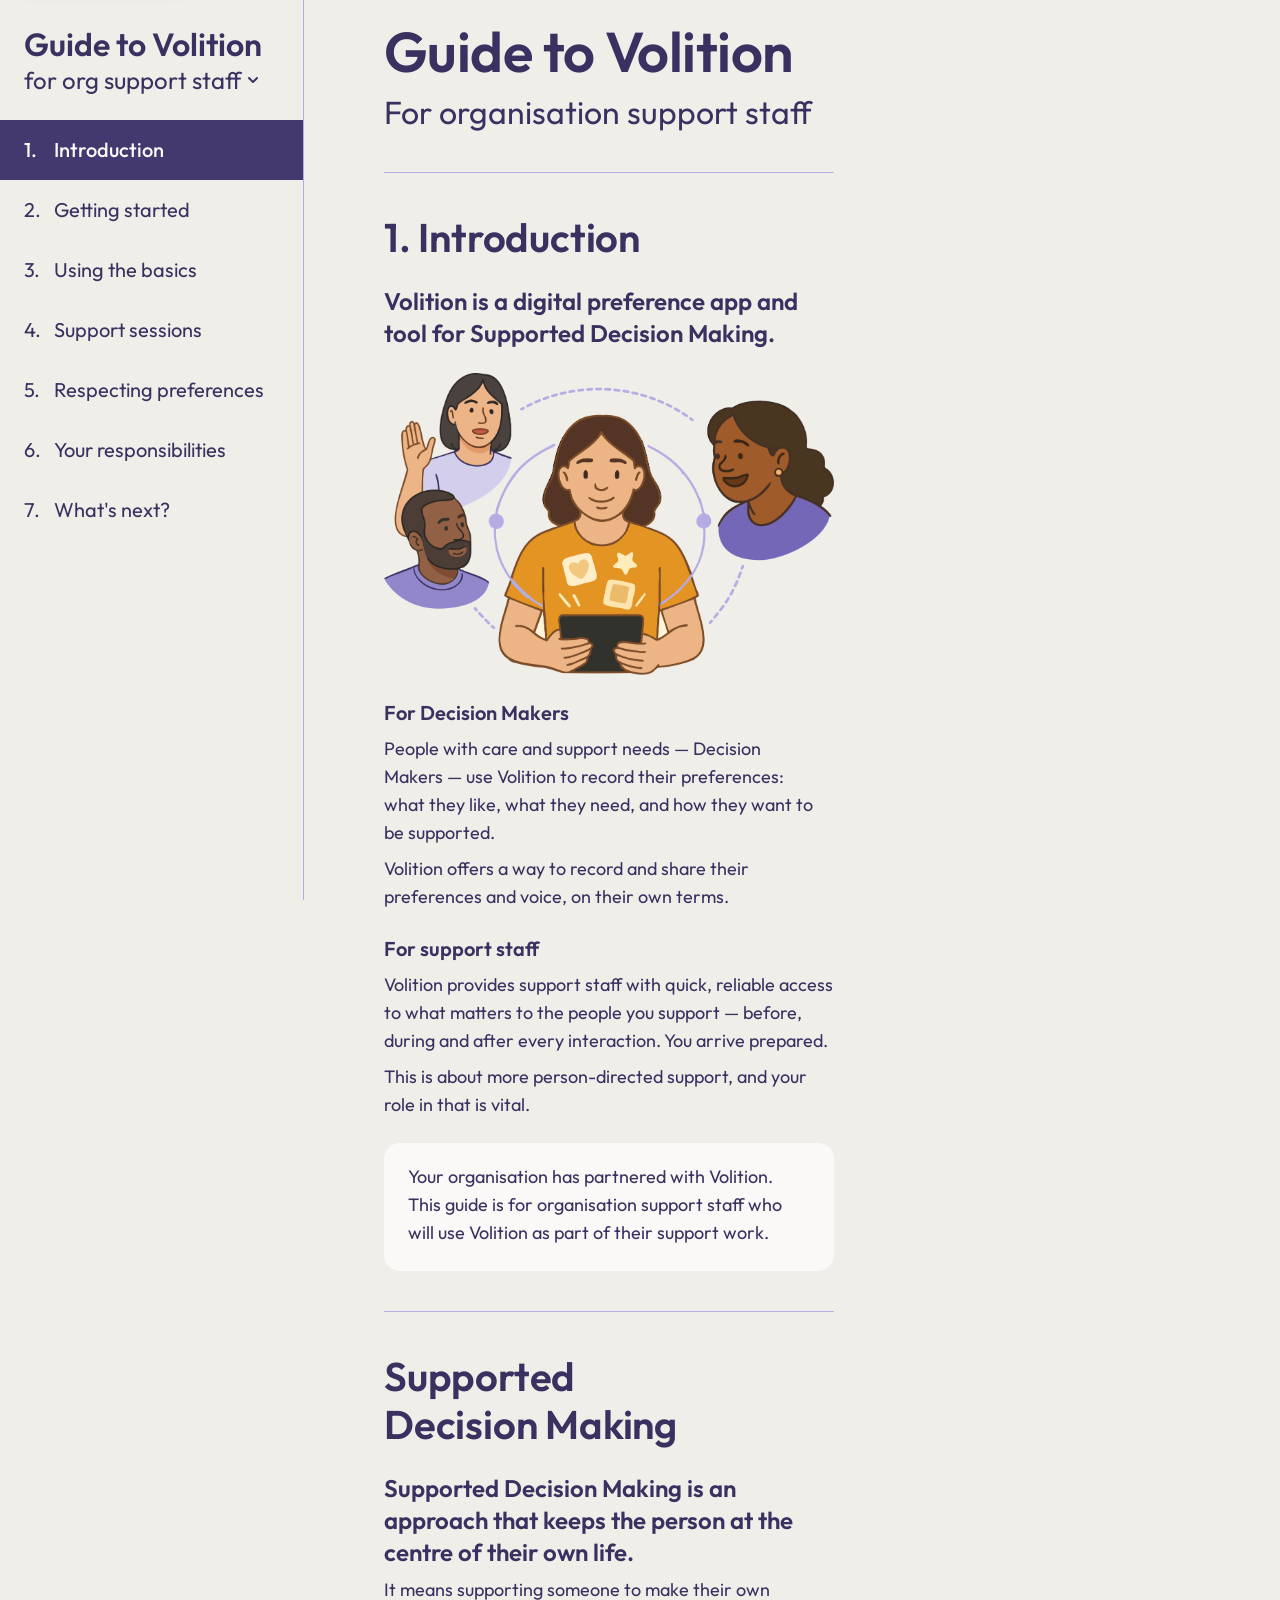
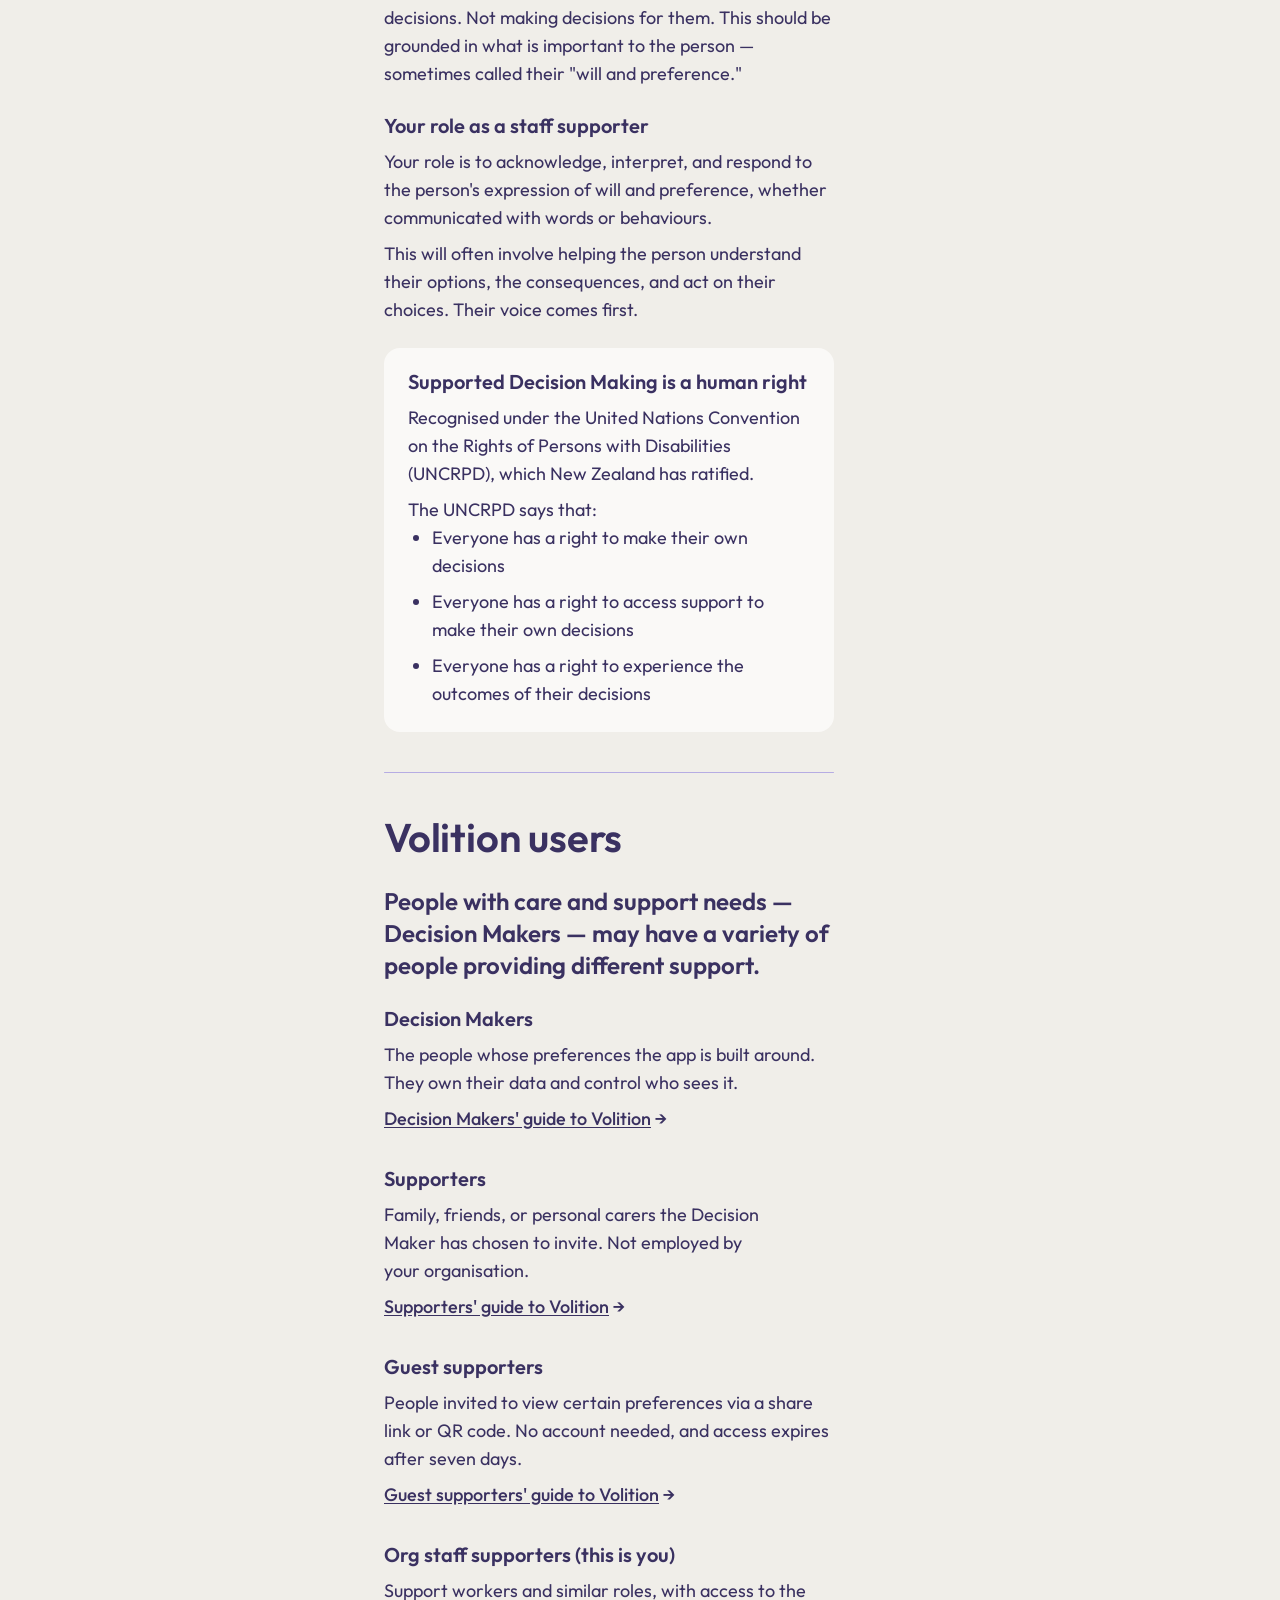
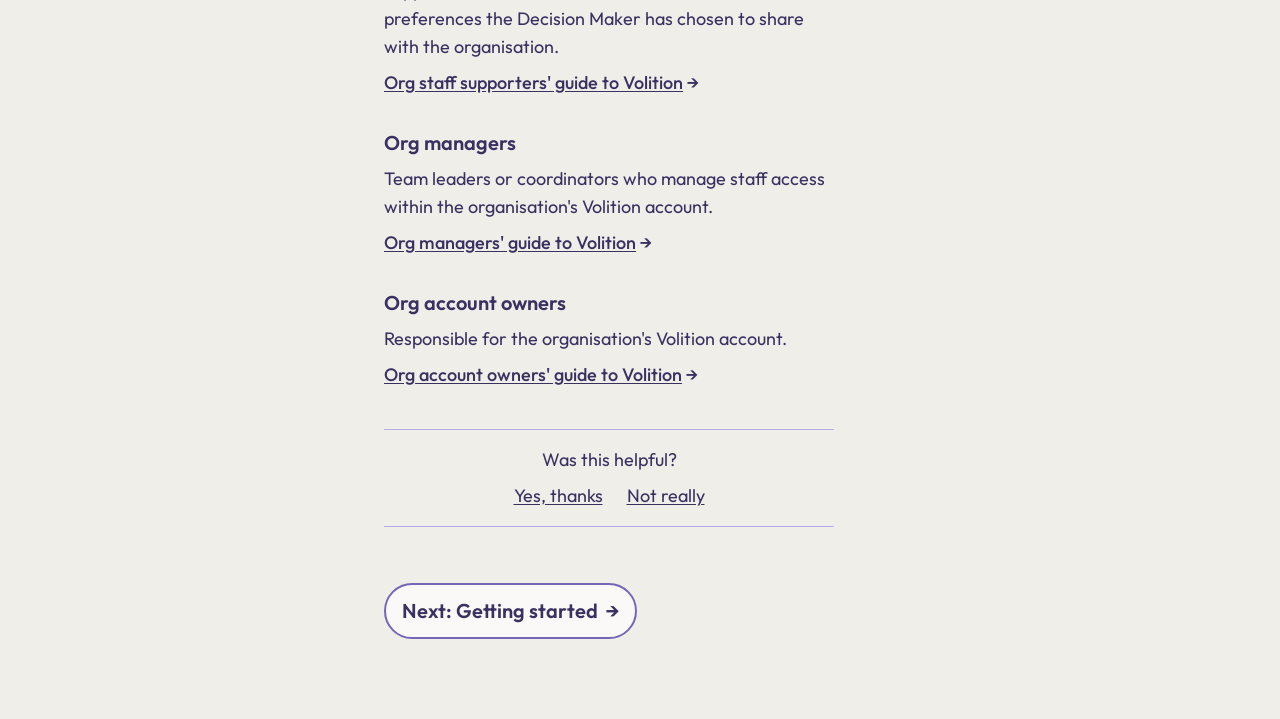
==== ui_kits/org-staff-guide.html @ 2480037b "Update image references: registration.png, statement.png" ====
<!DOCTYPE html>
<html lang="en" data-theme="supporter">
<head>
  <meta charset="UTF-8">
  <meta name="viewport" content="width=device-width, initial-scale=1.0">
  <title>Volition — Organisation staff supporter guide</title>
  <link rel="preconnect" href="https://fonts.googleapis.com">
  <link rel="preconnect" href="https://fonts.gstatic.com" crossorigin>
  <link rel="stylesheet" href="https://fonts.googleapis.com/css2?family=Outfit:wght@400;500;600&display=swap">
  <link rel="stylesheet" href="../volition-design-system/colors_and_type.css">
  <style>
    /* ============================================================
       WCAG AA CONTRAST AUDIT — Supporter theme (data-theme="supporter")
       Checked: 2026-05-08. Hex values from colors_and_type.css.
       Pass threshold: 4.5:1 normal text, 3:1 large text (24px+ regular, 18.67px+ bold).

       PASS:
         #3A3161 (--text-dark / lavender-800) on #F0EEE9 (--sand-100):  10.11:1
         #43396F (--button-base / lavender-700) on #F0EEE9 (--sand-100): 8.82:1
         #4E4285 (--text-mid / lavender-600) on #F0EEE9 (--sand-100):    7.42:1
         #4E4285 (--text-mid) on #FAF9F7 (--panel-highlight):            8.17:1
         #FAF9F7 (--text-inverted) on #43396F (--button-base):           9.72:1  (sidebar active, step-num)
         #6F1900 (--rose-800) on #F5E6E6 (--rose-100 / caution-box bg): 9.56:1
         #7567B8 (--text-light / lavender-500) on #FAF9F7 (panel-highlight): 4.55:1 (just passes)

       FIXED:
         .no-results and .phase-card__heading changed from --text-light to --text-mid (7.42:1).

       FIXED — UI component borders (WCAG 1.4.11, non-text contrast, 3:1 required):
         Interactive element borders (.menu-toggle, .faq-item, .next-btn) changed to
         --button-mid (#7567B8 = lavender-500, 4.13:1 on sand-100). Passes 3:1. ✓

       DECORATIVE (exempt from 1.4.11 — visual separators, non-interactive containers):
         --divider-default (#B6ACE3, 1.81:1): sidebar border-right, section-header, perm-group,
         perm-item, phase-card, contact-card, faq-answer, guide-selector dropdown & options.
         These are not the sole visual indicator of an interactive component.
       ============================================================ */

    /* ============================================================
       LAYOUT
       ============================================================ */
    *, *::before, *::after { box-sizing: border-box; }

    body {
      background: var(--sand-100);
      color: var(--text-dark);
      margin: 0;
      min-height: 100vh;
    }

    /* ---- Base element defaults ---- */
    /* These set the baseline so descendant selectors don't need to repeat them. */
    p {
      font-size: var(--fs-base);
      line-height: var(--lh-base);
      color: var(--text-dark);
      margin: 0;
    }

    li {
      font-size: var(--fs-base);
      line-height: var(--lh-base);
      color: var(--text-dark);
      margin: 0;
    }

    ul, ol {
      margin: 0;
      padding: 0;
    }

    h3 {
      font-size: var(--fs-body-lg);
      line-height: var(--lh-body-lg);
      font-weight: var(--font-weight-semibold);
      color: var(--text-dark);
      margin: 0;
    }

    /* App shell */
    .app-shell {
      display: grid;
      grid-template-columns: 304px 1fr;
      min-height: 100vh;
    }

    /* ============================================================
       SIDEBAR NAV
       ============================================================ */
    .sidebar {
      background: var(--sand-100);
      border-right: 1px solid var(--divider-default);
      padding: 0 0 var(--space-8);
      position: sticky;
      top: 0;
      height: 100vh;
      overflow-y: auto;
      scrollbar-width: thin;
      scrollbar-color: var(--divider-default) transparent;
    }

    /* ============================================================
       MAIN CONTENT
       ============================================================ */
    .main-content {
      padding: 0;
      min-width: 0;
      max-width: 610px;
    }

    /* No-results message */
    .no-results {
      display: none;
      padding: var(--space-8) var(--space-5);
      text-align: center;
      color: var(--text-mid);
    }

    /* Guide section — flex column, 24px between sub-blocks */
    .guide-section {
      display: flex;
      flex-direction: column;
      gap: var(--space-5);  /* 24px */
      margin-bottom: 0;
      position: relative;
    }

    .guide-section__anchor {
      display: block;
      position: absolute;
      top: -80px;
      visibility: hidden;
    }

    .section-header {
      display: flex;
      align-items: center;
      gap: var(--space-3);
      padding-bottom: var(--space-3);
      border-bottom: 1px solid var(--divider-default);
    }

    .section-number {
      display: none;
    }

    .section-header h2 {
      font-size: var(--fs-xxl);
      line-height: var(--lh-xxl);
      font-weight: var(--font-weight-semibold);
      color: var(--text-dark);
      margin: 0;
    }

    /* Content blocks — 24px between sub-blocks */
    .content-block {
      display: flex;
      flex-direction: column;
      gap: var(--space-5);
    }

    /* Sub-sections — heading + related content with 8px gap */
    .sub-section {
      display: flex;
      flex-direction: column;
      gap: var(--space-2);
    }

    /* Highlight panels — panel-highlight bg, 16px radius, no border */
    .card {
      background: var(--panel-highlight);
      border-radius: 16px;
      padding: 20px 24px 24px;
      margin: 0;
    }

    .card__title {
      font-size: var(--fs-body-lg);
      line-height: var(--lh-body-lg);
      font-weight: var(--font-weight-semibold);
      color: var(--text-dark);
      margin-bottom: var(--space-2);
    }

    .card p + p { margin-top: var(--space-2); }

    /* Step list */
    .step-list {
      list-style: none;
      padding: 0;
      margin: 0;
      display: flex;
      flex-direction: column;
      gap: var(--space-5);
    }

    .step-list li {
      display: flex;
      flex-direction: column;
      gap: var(--space-2);
    }

    .step-header {
      display: flex;
      align-items: center;
      gap: var(--space-2);
    }

    .step-num {
      display: flex;
      align-items: center;
      justify-content: center;
      min-width: 40px;
      height: 40px;
      background: var(--button-base);
      color: var(--text-inverted);
      border-radius: var(--radius-pill);
      font-size: var(--fs-body-lg);
      line-height: 1;
      font-weight: var(--font-weight-semibold);
      flex-shrink: 0;
    }

    .step-title {
      font-size: var(--fs-body-lg);
      line-height: var(--lh-body-lg);
      font-weight: var(--font-weight-semibold);
      color: var(--text-dark);
      margin: 0;
      padding: 0;
    }

    .step-body {
      font-size: var(--fs-base);
      line-height: var(--lh-base);
      color: var(--text-dark);
      margin: 0;
    }

    /* Role list — plain flex column, no cards */
    .role-list {
      display: flex;
      flex-direction: column;
      gap: var(--space-6);
    }

    .role-entry__label {
      font-size: var(--fs-body-lg);
      line-height: var(--lh-body-lg);
      font-weight: var(--font-weight-semibold);
      color: var(--text-dark);
      margin: 0 0 var(--space-2);
      padding: 0;
    }

    .role-entry p {
      margin: 0 0 var(--space-2);
    }

    .role-entry__link {
      font-size: var(--fs-base);
      line-height: var(--lh-base);
      color: var(--text-dark);
      text-decoration: none;
      display: inline-flex;
      align-items: center;
      gap: 4px;
    }
    .role-entry__link__text {
      text-decoration: underline;
      text-underline-offset: 2px;
    }
    .role-entry__link:hover { color: var(--button-base); }

    /* Permission table */
    .perm-group {
      margin-bottom: 0;
    }

    .perm-group__label {
      font-size: var(--fs-small);
      font-weight: var(--font-weight-semibold);
      color: var(--text-mid);
      margin-bottom: var(--space-3);
      padding-bottom: var(--space-2);
      border-bottom: 1px solid var(--divider-default);
    }

    .perm-item {
      display: flex;
      gap: var(--space-4);
      padding: var(--space-3) 0;
      border-bottom: 1px solid var(--divider-default);
      align-items: flex-start;
    }

    .perm-item:last-child { border-bottom: none; }

    .perm-badge {
      display: inline-flex;
      align-items: center;
      min-width: 120px;
      padding: var(--space-1) var(--space-3);
      border-radius: var(--radius-pill);
      font-size: var(--fs-caption);
      font-weight: var(--font-weight-semibold);
      white-space: nowrap;
    }

    .perm-badge--default {
      background: var(--bg-200);
      color: var(--button-base);
    }

    .perm-badge--elevated {
      background: var(--bg-200);
      color: var(--button-base);
    }

    .perm-badge__default-tag {
      margin-left: 4px;
      opacity: 0.7;
      font-size: var(--fs-caption);
      font-weight: var(--font-weight-regular);
    }

    .perm-desc {
      font-size: var(--fs-small);
      color: var(--text-mid);
      flex: 1;
      line-height: var(--lh-small);
    }

    /* Highlight box */
    .highlight-box {
      background: var(--panel-highlight);
      border-radius: 16px;
      padding: 20px 24px 24px;
      margin: 0;
    }

    .highlight-box h3 {
      font-size: var(--fs-body-lg);
      line-height: var(--lh-body-lg);
      font-weight: var(--font-weight-semibold);
      color: var(--text-dark);
      margin: 0 0 var(--space-2);
      padding: 0;
    }
    .highlight-box p + p { margin-top: var(--space-2); }
    .highlight-box ul { padding-left: var(--space-5); margin-top: var(--space-2); }

    /* Warning box */
    .caution-box {
      background: var(--status-danger-bg);
      border-left: 4px solid var(--error-default);
      border-radius: 0 var(--radius-md) var(--radius-md) 0;
      padding: var(--space-4) var(--space-5);
      margin: 0;
    }

    .caution-box p {
      font-size: var(--fs-small);
      color: var(--rose-800);
      margin: 0;
      line-height: var(--lh-small);
    }
    .caution-box p + p { margin-top: var(--space-2); }

    /* Bullet list */
    .guide-list {
      padding-left: var(--space-5);
      margin: 0;
    }

    .guide-list li {
      margin-bottom: var(--space-2);
    }

    .guide-list li:last-child { margin-bottom: 0; }

    /* Info callout group (Getting started icons) */
    .info-callout-group {
      display: flex;
      flex-direction: column;
      gap: 20px;
      padding: 20px 24px 24px;
      background: var(--panel-highlight);
      border-radius: 16px;
    }

    .info-callout {
      display: flex;
      gap: var(--space-3);
      align-items: flex-start;
    }

    .info-callout__icon {
      flex-shrink: 0;
      width: 24px;
      height: var(--lh-base); /* 28px — matches text line-height so icon top-aligns with first line */
      display: flex;
      align-items: center;
      justify-content: center;
      color: var(--text-dark);
    }

    .info-callout__content {
      flex: 1;
      display: flex;
      flex-direction: column;
      gap: var(--space-3);
      min-width: 0;
    }
    .store-badges {
      display: flex;
      flex-wrap: wrap;
      gap: var(--space-2);
      margin-top: 0;
    }
    .store-badges img { display: block; }

    /* Phase cards (before/during/after) */
    .phase-grid {
      display: grid;
      grid-template-columns: repeat(3, 1fr);
      gap: var(--space-3);
      margin-bottom: var(--space-4);
    }

    .phase-card {
      background: var(--panel-highlight);
      border: 1px solid var(--divider-default);
      border-radius: var(--radius-md);
      padding: var(--space-4);
    }

    .phase-card__heading {
      font-size: var(--fs-small);
      font-weight: var(--font-weight-semibold);
      color: var(--text-mid);
      margin-bottom: var(--space-3);
    }

    .phase-card p {
      font-size: var(--fs-small);
      color: var(--text-mid);
      margin: 0;
      line-height: var(--lh-small);
    }

    /* Contact cards */
    .contact-grid {
      display: grid;
      grid-template-columns: repeat(auto-fill, minmax(220px, 1fr));
      gap: var(--space-3);
      margin-bottom: var(--space-4);
    }

    .contact-card {
      background: var(--panel-highlight);
      border: 1px solid var(--divider-default);
      border-radius: var(--radius-md);
      padding: var(--space-4);
    }

    .contact-card__heading {
      font-size: var(--fs-small);
      font-weight: var(--font-weight-semibold);
      color: var(--text-dark);
      margin-bottom: var(--space-2);
    }

    .contact-card p {
      font-size: var(--fs-small);
      color: var(--text-mid);
      margin: 0 0 var(--space-1);
    }

    .contact-card a {
      color: var(--button-base);
    }

    /* FAQ */
    .faq-list {
      display: flex;
      flex-direction: column;
      gap: var(--space-1);
      margin-bottom: 0;
    }

    .faq-item {
      background: var(--panel-highlight);
      border: 1px solid var(--button-mid);
      border-radius: var(--radius-md);
      overflow: hidden;
    }

    .faq-question {
      display: flex;
      align-items: center;
      justify-content: space-between;
      gap: var(--space-3);
      padding: var(--space-4) var(--space-5);
      font-size: var(--fs-small);
      font-weight: var(--font-weight-medium);
      color: var(--text-dark);
      cursor: pointer;
      list-style: none;
      min-height: var(--touch-min);
      user-select: none;
    }

    .faq-question::-webkit-details-marker { display: none; }

    .faq-question::after {
      content: '';
      display: block;
      width: 20px;
      height: 20px;
      min-width: 20px;
      background: url("data:image/svg+xml,%3Csvg xmlns='http://www.w3.org/2000/svg' width='20' height='20' fill='none' viewBox='0 0 20 20'%3E%3Cpath stroke='%233A3161' stroke-width='1.5' stroke-linecap='round' stroke-linejoin='round' d='m5 7.5 5 5 5-5'/%3E%3C/svg%3E") center/contain no-repeat;
      transition: transform var(--dur-fast) var(--ease-standard);
      flex-shrink: 0;
    }

    details[open] .faq-question::after {
      transform: rotate(180deg);
    }

    .faq-answer {
      padding: 0 var(--space-5) var(--space-4);
      font-size: var(--fs-small);
      color: var(--text-mid);
      line-height: var(--lh-small);
      border-top: 1px solid var(--divider-default);
      padding-top: var(--space-3);
    }

    /* Coming soon chips */
    .feature-list {
      display: flex;
      flex-direction: column;
      gap: var(--space-3);
      margin-bottom: 0;
    }

    .feature-item {
      display: flex;
      align-items: flex-start;
      gap: var(--space-3);
      background: var(--panel-highlight);
      border: 1px solid var(--divider-default);
      border-radius: var(--radius-md);
      padding: var(--space-4);
    }

    .feature-dot {
      width: 8px;
      height: 8px;
      min-width: 8px;
      background: var(--divider-default);
      border-radius: 50%;
      margin-top: 6px;
    }

    .feature-name {
      font-size: var(--fs-small);
      font-weight: var(--font-weight-medium);
      color: var(--text-dark);
    }

    .feature-desc {
      font-size: var(--fs-small);
      color: var(--text-mid);
      margin: 0;
      line-height: var(--lh-small);
    }

    /* Search highlight */
    mark {
      background: var(--bg-200);
      color: var(--text-dark);
      border-radius: 2px;
      padding: 0 2px;
    }

    /* Mobile header (hidden on desktop) */
    .mobile-header {
      display: none;
      background: var(--sand-100);
      padding: var(--space-3) var(--space-5);
      align-items: center;
      justify-content: space-between;
      position: sticky;
      top: 0;
      z-index: 100;
      transition: box-shadow var(--dur-fast) var(--ease-standard);
    }
    .mobile-header--scrolled { box-shadow: 0 2px 8px rgba(0,0,0,0.08); }

    .mobile-header__brand { display: flex; align-items: center; text-decoration: none; color: var(--bg-800); }
    .mobile-header__logo { height: 24px; width: auto; }

    /* Menu toggle — used in mobile header */
    .menu-toggle {
      background: var(--sand-100);
      border: 1px solid var(--button-mid);
      border-radius: var(--radius-sm);
      color: var(--text-dark);
      padding: var(--space-2);
      cursor: pointer;
      min-width: 44px;
      min-height: 44px;
      display: flex;
      align-items: center;
      justify-content: center;
    }

    /* Guide selector */
    .guide-selector {
      position: relative;
    }

    .guide-selector__btn {
      padding: 24px;
      display: block;
      width: 100%;
      background: none;
      border: none;
      cursor: pointer;
      text-align: left;
      font-family: var(--font-family);
    }

    .guide-selector__title {
      font-size: var(--fs-xxl);
      line-height: var(--lh-xxl);
      font-weight: var(--font-weight-semibold);
      color: var(--text-dark);
      display: block;
    }

    .guide-selector__sub {
      font-size: var(--fs-xl);
      line-height: var(--lh-xl);
      font-weight: var(--font-weight-regular);
      color: var(--text-dark);
      display: flex;
      align-items: center;
      gap: 4px;
      margin-top: 0;
    }

    .guide-selector__chevron {
      flex-shrink: 0;
      color: var(--text-dark);
      transition: transform var(--dur-fast) var(--ease-standard);
    }

    .guide-selector__btn[aria-expanded="true"] .guide-selector__chevron {
      transform: rotate(180deg);
    }

    .guide-selector__dropdown {
      position: absolute;
      top: 100%;
      left: var(--space-4);
      right: var(--space-4);
      background: var(--panel-highlight);
      border: 1px solid var(--divider-default);
      border-radius: var(--radius-md);
      box-shadow: var(--elev-3);
      z-index: 300;
      overflow: hidden;
    }

    .guide-selector__dropdown[hidden] { display: none; }

    .guide-selector__option {
      display: block;
      padding: var(--space-3) var(--space-4);
      font-size: var(--fs-small);
      color: var(--text-mid);
      text-decoration: none;
      border-bottom: 1px solid var(--divider-default);
      transition: background var(--dur-fast) var(--ease-standard);
    }
    .guide-selector__option:last-child { border-bottom: none; }
    .guide-selector__option:hover { background: var(--sand-100); color: var(--text-dark); }
    .guide-selector__option--active { color: var(--button-base); font-weight: var(--font-weight-semibold); background: var(--sand-100); }

    /* Sidebar section list */
    .sidebar__sections {
      list-style: none;
      padding: 0;
      margin: 0;
      display: flex;
      flex-direction: column;
    }

    .sidebar__section-link {
      display: flex;
      align-items: center;
      gap: var(--space-2);
      height: 60px;
      padding: 0 24px;
      font-size: var(--fs-body-lg);
      line-height: var(--lh-body-lg);
      color: var(--text-dark);
      text-decoration: none;
      font-weight: var(--font-weight-regular);
      transition: background var(--dur-fast) var(--ease-standard), color var(--dur-fast) var(--ease-standard);
    }
    .sidebar__nav-num {
      flex-shrink: 0;
      width: 22px;
    }
    .sidebar__nav-label {
      flex: 1;
    }
    .sidebar__section-link:hover { background: var(--panel-highlight); color: var(--text-dark); }
    .sidebar__section-link.active {
      background: var(--button-base);
      color: var(--text-inverted);
      font-weight: var(--font-weight-medium);
    }
    .sidebar__section-link.active:hover { background: var(--bg-800); color: var(--text-inverted); opacity: 1; }

    /* Sidebar sub-items */
    .sidebar__sub-items {
      list-style: none;
      padding: 0;
      margin: 0;
      display: none;
    }
    .sidebar__sub-items.visible { display: block; }
    .sidebar__sub-link {
      display: flex;
      align-items: center;
      height: 44px;
      padding: 0 24px 0 48px;
      font-size: var(--fs-body-lg);
      color: var(--text-mid);
      text-decoration: none;
    }
    .sidebar__sub-link:hover { background: var(--panel-highlight); }

    /* Guide pages */
    .guide-page { display: none; }
    .guide-page.active { display: block; }

    /* Page body — flex column, 40px gap between major blocks */
    .page-body {
      display: flex;
      flex-direction: column;
      gap: var(--space-7);  /* 40px */
      padding: 24px 80px 80px;
    }

    /* Page content inherits Sand 100 from body */
    .main-content { background: transparent; }

    /* Page 2 large intro callout */
    .page-intro-callout { padding: 0; }
    .page-intro-callout__quote {
      font-size: var(--fs-xl);
      line-height: var(--lh-xl);
      font-weight: var(--font-weight-semibold);
      color: var(--text-dark);
      margin: 0 0 var(--space-3);
    }
    .page-intro-callout__body {
      font-size: var(--fs-base);
      line-height: var(--lh-base);
      color: var(--text-dark);
      margin: 0;
    }

    /* Page 3 intro heading */
    .page-intro-subhead {
      font-size: var(--fs-xl);
      line-height: var(--lh-xl);
      font-weight: var(--font-weight-semibold);
      color: var(--text-dark);
      margin: 0;
    }

    /* Circle of support heading with inline icon */
    .section-heading-with-icon {
      display: flex;
      align-items: center;
      gap: var(--space-4);
      margin-bottom: 0;
    }
    .section-heading-with-icon h2 {
      margin: 0;
      font-size: var(--fs-body-lg);
      font-weight: var(--font-weight-semibold);
      line-height: var(--lh-body-lg);
      color: var(--text-dark);
    }
    .section-heading-icon {
      display: flex;
      align-items: center;
      justify-content: center;
      width: 56px;
      height: 56px;
      flex-shrink: 0;
      background: var(--panel-highlight);
      border-radius: 50%;
      padding: 16px;
      color: var(--text-dark);
    }

    .page-divider {
      border: none;
      height: 1px;
      background: var(--divider-default);
      border-radius: var(--radius-pill);
      margin: 0;  /* page-body gap handles spacing */
    }

    /* Page 1 intro header */
    .page-intro-header { /* padding handled by page-body */ }

    .guide-title {
      font-size: 56px;
      line-height: 56px;
      font-weight: var(--font-weight-semibold);
      color: var(--text-dark);
      margin-bottom: var(--space-3);
    }

    .guide-subtitle {
      font-size: var(--fs-xxl);
      line-height: var(--lh-xxl);
      font-weight: var(--font-weight-regular);
      color: var(--text-dark);
      margin: 0;
    }

    /* Section heading within a guide-section */
    .page-section-heading {
      font-size: var(--fs-hero);
      line-height: var(--lh-hero);
      font-weight: var(--font-weight-semibold);
      color: var(--text-dark);
      margin: 0;
      padding: 0;
    }

    /* Intro lede — plain lead paragraph */
    .intro-lede,
    .sub-section .intro-lede,
    .content-block .intro-lede {
      font-size: var(--fs-xl);
      line-height: var(--lh-xl);
      font-weight: var(--font-weight-semibold);
      color: var(--text-dark);
      margin: 0;
      padding: 0;
    }

    /* Intro illustration — full width */
    .intro-illustration {
      display: block;
      width: 100%;
      height: auto;
      margin: 0;
    }

    /* App screenshots */
    .screen-shot {
      display: flex;
      justify-content: center;
      margin: 0;
    }
    .screen-shot img {
      max-width: 160px;
      height: auto;
      border-radius: 16px;
      box-shadow: var(--elev-3);
    }
    .screen-shot--wide img { max-width: 450px; }

    /* Two phones side by side */
    .screen-pair {
      display: flex;
      gap: var(--space-4);
      justify-content: center;
      margin: 0;
    }
    .screen-pair img {
      width: 160px;
      height: auto;
      border-radius: 24px;
      box-shadow: var(--elev-3);
      flex-shrink: 0;
    }

    /* Three phones side by side with labels */
    .screen-trio {
      display: flex;
      gap: 16px;
      justify-content: center;
      align-items: flex-start;
      margin: 0;
    }
    .screen-trio__item {
      display: flex;
      flex-direction: column;
      align-items: center;
      gap: var(--space-2);
      flex: 1;
      min-width: 0;
    }
    .screen-trio .screen-trio__label {
      font-size: 15px;
      line-height: 1.2;
      color: var(--text-mid);
      text-align: center;
      margin: 0;
    }
    .screen-trio img {
      width: 100%;
      height: auto;
      border-radius: 16px;
      box-shadow: var(--elev-3);
    }

    /* Page heading (pages 2–7) */
    .page-heading {
      font-size: var(--fs-hero);
      line-height: var(--lh-hero);
      font-weight: var(--font-weight-semibold);
      color: var(--text-dark);
      margin: 0;
      padding: 0;  /* page-body handles padding */
    }
    .page-heading__num { margin-right: var(--space-1); }

    /* Page footer */
    .page-footer {
      padding: 0;
      margin: 0;  /* page-body gap handles spacing */
    }

    .page-footer__divider {
      border: none;
      height: 1px;
      background: var(--divider-default);
      border-radius: var(--radius-pill);
      margin: 0;
    }

    /* Was this helpful — centered, between two dividers */
    .was-helpful {
      padding: 16px 0;
      text-align: center;
    }

    .was-helpful__label {
      display: block;
      font-size: var(--fs-base);
      line-height: var(--lh-base);
      color: var(--text-dark);
      margin-bottom: var(--space-2);
    }

    .was-helpful__actions {
      display: flex;
      justify-content: center;
      gap: 24px;
    }

    .was-helpful__btn {
      background: none;
      border: none;
      padding: 0;
      font-size: var(--fs-base);
      line-height: var(--lh-base);
      color: var(--text-dark);
      cursor: pointer;
      font-family: var(--font-family);
      text-decoration: underline;
      text-underline-offset: 2px;
      transition: color var(--dur-fast) var(--ease-standard);
    }
    .was-helpful__btn:hover { color: var(--button-base); }
    .was-helpful__btn.selected { color: var(--button-base); font-weight: var(--font-weight-semibold); }

    /* Next button — outline pill, no fill */
    .next-btn {
      display: inline-flex;
      align-items: center;
      align-self: flex-start;
      gap: var(--space-2);
      padding: 12px 16px;
      background: var(--panel-highlight);
      color: var(--text-dark);
      border: 2px solid var(--button-mid);
      border-radius: var(--radius-pill);
      font-size: var(--fs-body-lg);
      line-height: var(--lh-body-lg);
      font-weight: var(--font-weight-semibold);
      font-family: var(--font-family);
      cursor: pointer;
      margin-top: 16px;
      transition: opacity var(--dur-fast) var(--ease-standard);
    }
    .next-btn:hover { opacity: 0.75; }

    /* Suppress focus ring on main — it receives programmatic focus for
       screen readers only, keyboard users never tab to it directly */
    .main-content:focus,
    .main-content:focus-visible { outline: none; box-shadow: none; }

    /* Sidebar focus rings — drawn inward so overflow-y: auto cannot clip them */
    .sidebar a:focus-visible,
    .sidebar button:focus-visible {
      outline: 2px solid var(--focus);
      outline-offset: -2px;
    }

    /* Main content focus rings — outset, safe here as there is no overflow:hidden */
    .main-content a:focus-visible {
      outline: 2px solid var(--focus);
      outline-offset: 2px;
      border-radius: 2px;
    }

    /* Global button focus (outside sidebar — sidebar handled above) */
    button:focus-visible {
      outline: 2px solid var(--focus);
      outline-offset: 2px;
      border-radius: var(--radius-xs);
    }

    /* ============================================================
       RESPONSIVE
       ============================================================ */
    @media (max-width: 768px) {
      .mobile-header { display: flex; }

      .app-shell { grid-template-columns: 1fr; }

      .sidebar {
        position: fixed; top: 0; left: 0; bottom: 0;
        width: min(320px, 85vw); z-index: 200;
        transform: translateX(-100%);
        transition: transform var(--dur-base) var(--ease-entrance);
        padding-top: var(--space-7); height: 100%;
      }
      .sidebar.open { transform: translateX(0); box-shadow: var(--elev-4); }

      .sidebar-overlay {
        display: none; position: fixed; inset: 0;
        background: rgba(0,35,43,0.4); z-index: 199;
      }
      .sidebar-overlay.visible { display: block; }

      /* 24px side margins on the content column */
      .main-content { max-width: 100%; padding-left: var(--space-5); padding-right: var(--space-5); box-sizing: border-box; }

      /* page-body keeps vertical rhythm; sides handled by main-content */
      .page-body { padding: var(--space-5) 0 var(--space-9); }

      .guide-title { font-size: var(--fs-hero); line-height: var(--lh-hero); }
      .page-heading { font-size: var(--fs-xxl); line-height: var(--lh-xxl); }

      /* Permission badge + description wrap on narrow screens */
      .perm-item { flex-wrap: wrap; }

      /* Phase cards: 2-column at tablet, 1-column handled at 480px */
      .phase-grid { grid-template-columns: repeat(2, 1fr); }

      /* Wide screenshot (circle of support) fits mobile width */
      .screen-shot--wide img { max-width: 100%; }

      /* Screen pair tightens gap on narrow screens */
      .screen-pair { gap: var(--space-2); }
      .screen-pair img { width: 140px; }

      /* Next button — full width, easier to tap */
      .next-btn {
        display: flex;
        width: 100%;
        justify-content: center;
        box-sizing: border-box;
      }

      /* Was-helpful — centre-align */
      .was-helpful { text-align: center; }
      .was-helpful__label { text-align: left; }

      /* Section-heading-with-icon — keep readable at narrow width */
      .section-heading-with-icon { flex-wrap: wrap; }
    }

    @media (max-width: 480px) {
      .contact-grid { grid-template-columns: 1fr; }
      .phase-grid { grid-template-columns: 1fr; }
    }

    @media (prefers-reduced-motion: reduce) {
      *, *::before, *::after {
        transition-duration: 0ms !important;
        animation-duration: 0ms !important;
      }
    }

    /* ============================================================
       SKIP LINK
       ============================================================ */
    .skip-link {
      position: absolute;
      top: var(--space-3);
      left: var(--space-3);
      z-index: 9999;
      padding: var(--space-2) var(--space-4);
      background: var(--panel-highlight);
      color: var(--button-base);
      font-size: var(--fs-small);
      font-weight: var(--font-weight-semibold);
      border-radius: var(--radius-md);
      text-decoration: none;
      box-shadow: var(--elev-3);
      transform: translateY(calc(-100% - var(--space-6)));
      transition: transform var(--dur-fast) var(--ease-entrance);
    }

    .skip-link:focus {
      transform: translateY(0);
      outline: none;
      box-shadow: var(--focus-ring), var(--elev-3);
    }

    /* Visually hidden utility */
    .sr-only {
      position: absolute;
      width: 1px;
      height: 1px;
      padding: 0;
      margin: -1px;
      overflow: hidden;
      clip: rect(0,0,0,0);
      white-space: nowrap;
      border: 0;
    }
  </style>
</head>
<body>

  <!-- Skip link -->
  <a class="skip-link" href="#mainContent">Skip to main content</a>

  <!-- Mobile header (hidden on desktop) -->
  <header class="mobile-header" id="mobileHeader">
    <a href="#" class="mobile-header__brand" aria-label="Volition home">
      <svg class="mobile-header__logo" xmlns="http://www.w3.org/2000/svg" width="104.663" height="23" viewBox="0 0 104.663 23" fill="none" aria-hidden="true">
        <path d="M 78.603 5.842 C 73.614 5.842 69.928 9.807 69.928 14.448 C 69.928 19.09 73.592 22.967 78.603 22.967 C 83.615 22.967 87.278 19.068 87.278 14.448 C 87.278 9.829 83.592 5.842 78.603 5.842 Z M 78.603 19.937 C 75.446 19.937 73.142 17.5 73.142 14.476 C 73.142 11.451 75.62 8.872 78.603 8.872 C 81.587 8.872 84.064 11.396 84.064 14.476 C 84.064 17.555 81.738 19.937 78.603 19.937 Z" fill="currentColor" fill-rule="nonzero"/>
        <path d="M 38.851 0.434 L 38.851 22.599 L 41.993 22.599 L 41.993 0.434 L 38.851 0.434 Z" fill="currentColor" fill-rule="nonzero"/>
        <path d="M 16.832 0.901 L 10.138 15.919 L 3.558 0.901 L 0 0.901 L 9.514 22.599 L 10.752 22.599 L 20.389 0.901 L 16.832 0.901 Z" fill="currentColor" fill-rule="nonzero"/>
        <path d="M 27.221 5.875 C 22.232 5.875 18.546 9.84 18.546 14.482 C 18.546 19.123 22.209 23 27.221 23 C 32.233 23 35.896 19.101 35.896 14.482 C 35.896 9.862 32.21 5.875 27.221 5.875 Z M 27.221 19.97 C 24.063 19.97 21.76 17.534 21.76 14.509 C 21.76 11.484 24.237 8.905 27.221 8.905 C 30.204 8.905 32.682 11.429 32.682 14.509 C 32.682 17.589 30.356 19.97 27.221 19.97 Z" fill="currentColor" fill-rule="nonzero"/>
        <path d="M 58.32 6.289 L 58.32 0.634 L 55.168 0.634 L 55.168 6.289 L 52.421 6.289 L 52.421 9.147 L 55.168 9.147 L 55.168 22.599 L 58.32 22.599 L 58.32 9.147 L 61.066 9.147 L 61.066 6.289 L 58.32 6.289 Z" fill="currentColor" fill-rule="nonzero"/>
        <path d="M 102.911 7.817 C 101.762 6.502 100.145 5.875 98.308 5.875 C 96.297 5.875 94.556 6.629 93.069 8.048 L 93.069 6.271 L 89.909 6.271 L 89.909 22.599 L 93.069 22.599 L 93.069 15.651 C 93.069 13.269 93.249 11.949 94.297 10.623 C 95.249 9.407 96.461 8.785 97.931 8.785 C 99.294 8.785 100.128 9.22 100.658 9.974 C 101.221 10.771 101.503 12.015 101.503 13.764 L 101.503 22.599 L 104.663 22.599 L 104.663 13.506 C 104.663 11.03 104.049 9.115 102.911 7.812 L 102.911 7.817 Z" fill="currentColor" fill-rule="nonzero"/>
        <path d="M 46.422 22.599 L 49.564 22.599 L 49.564 6.276 L 46.422 6.276 L 46.422 22.599 Z" fill="currentColor" fill-rule="nonzero"/>
        <path d="M 50.247 2.189 C 50.247 0.964 49.204 0 47.979 0 C 46.754 0 45.739 0.937 45.739 2.189 C 45.739 3.442 46.726 4.406 47.979 4.406 C 49.232 4.406 50.247 3.398 50.247 2.189 Z" fill="currentColor" fill-rule="nonzero"/>
        <path d="M 67.74 2.189 C 67.74 0.964 66.705 0 65.489 0 C 64.274 0 63.266 0.937 63.266 2.189 C 63.266 3.442 64.246 4.406 65.489 4.406 C 66.733 4.406 67.74 3.398 67.74 2.189 Z" fill="currentColor" fill-rule="nonzero"/>
        <path d="M 67.091 6.276 L 63.915 6.276 L 63.915 22.599 L 67.091 22.599 L 67.091 6.276 Z" fill="currentColor" fill-rule="nonzero"/>
      </svg>
    </a>
    <button class="menu-toggle" id="menuToggle" aria-label="Open menu" aria-expanded="false" aria-controls="sidebar">
      <svg width="20" height="20" viewBox="0 0 24 24" fill="none" aria-hidden="true">
        <path d="M4 6h16M4 12h16M4 18h16" stroke="currentColor" stroke-width="2" stroke-linecap="round"/>
      </svg>
    </button>
  </header>

  <!-- Sidebar overlay (mobile) -->
  <div class="sidebar-overlay" id="sidebarOverlay" aria-hidden="true"></div>

  <!-- App shell -->
  <div class="app-shell">

    <!-- Sidebar navigation -->
    <nav class="sidebar" id="sidebar" aria-label="Guide navigation">

      <!-- Guide selector -->
      <div class="guide-selector">
        <button class="guide-selector__btn" id="guideSelectorBtn" aria-haspopup="true" aria-expanded="false">
          <span class="guide-selector__title">Guide to Volition</span>
          <span class="guide-selector__sub">
            for org support staff
            <svg width="16" height="16" viewBox="0 0 24 24" fill="none" class="guide-selector__chevron" aria-hidden="true">
              <path d="M18 9L12.2827 14.8794C12.2455 14.9177 12.2015 14.9479 12.153 14.9686C12.1045 14.9894 12.0525 15 12 15C11.9475 15 11.8955 14.9894 11.847 14.9686C11.7985 14.9479 11.7545 14.9177 11.7173 14.8794L6 9" stroke="currentColor" stroke-width="3" stroke-linecap="round" stroke-linejoin="round"/>
            </svg>
          </span>
        </button>
        <ul class="guide-selector__dropdown" id="guideSelectorDropdown" role="listbox" hidden>
          <li><a class="guide-selector__option guide-selector__option--active" href="#" role="option" aria-selected="true">For org support staff</a></li>
          <li><a class="guide-selector__option" href="#" role="option">For Decision Makers</a></li>
          <li><a class="guide-selector__option" href="#" role="option">For Supporters</a></li>
          <li><a class="guide-selector__option" href="#" role="option">For Guest users</a></li>
          <li><a class="guide-selector__option" href="#" role="option">For Managers</a></li>
        </ul>
      </div>

      <!-- 7 numbered sections with sub-items for intro -->
      <ol class="sidebar__sections">
        <li>
          <a class="sidebar__section-link active" href="#" data-page="intro"><span class="sidebar__nav-num">1.</span><span class="sidebar__nav-label">Introduction</span></a>
        </li>
        <li><a class="sidebar__section-link" href="#" data-page="getting-started"><span class="sidebar__nav-num">2.</span><span class="sidebar__nav-label">Getting started</span></a></li>
        <li><a class="sidebar__section-link" href="#" data-page="basics"><span class="sidebar__nav-num">3.</span><span class="sidebar__nav-label">Using the basics</span></a></li>
        <li><a class="sidebar__section-link" href="#" data-page="sessions"><span class="sidebar__nav-num">4.</span><span class="sidebar__nav-label">Support sessions</span></a></li>
        <li><a class="sidebar__section-link" href="#" data-page="preferences"><span class="sidebar__nav-num">5.</span><span class="sidebar__nav-label">Respecting preferences</span></a></li>
        <li><a class="sidebar__section-link" href="#" data-page="responsibilities"><span class="sidebar__nav-num">6.</span><span class="sidebar__nav-label">Your responsibilities</span></a></li>
        <li><a class="sidebar__section-link" href="#" data-page="next"><span class="sidebar__nav-num">7.</span><span class="sidebar__nav-label">What's next?</span></a></li>
      </ol>

    </nav>

    <!-- Main content -->
    <main class="main-content" id="mainContent" tabindex="-1">

      <!-- No results message -->
      <div class="no-results" id="noResults" aria-live="polite">
        No results found. Try a different search term.
      </div>

      <!-- ====================================================
           PAGE 1: Introduction
           ==================================================== -->
      <div class="guide-page active" id="page-intro">
        <div class="page-body">

          <!-- Title block -->
          <div class="page-intro-header">
            <h1 class="guide-title">Guide to Volition</h1>
            <p class="guide-subtitle">For organisation support staff</p>
          </div>

          <hr class="page-divider">

          <!-- 1. Introduction -->
          <section class="guide-section" aria-labelledby="heading-intro">
            <span class="guide-section__anchor" id="welcome-detail"></span>
            <h2 id="heading-intro" class="page-section-heading">1. Introduction</h2>
            <p class="intro-lede">Volition is a digital preference app and tool for Supported Decision Making.</p>
            <img src="guide-assets/volguidestaff_intro_illustration.png" alt="Volition brand illustration" class="intro-illustration" width="1307" height="876">
            <div class="content-block">
              <div class="sub-section">
                <h3>For Decision Makers</h3>
                <p>People with care and support needs — Decision Makers — use Volition to record their preferences: what they like, what they need, and how they want to be supported.</p>
                <p>Volition offers a way to record and share their preferences and voice, on their own terms.</p>
              </div>

              <div class="sub-section">
                <h3>For support staff</h3>
                <p>Volition provides support staff with quick, reliable access to what matters to the people you support — before, during and after every interaction. You arrive prepared.</p>
                <p>This is about more person-directed support, and your role in that is vital.</p>
              </div>

              <div class="highlight-box">
                <p>Your organisation has partnered with Volition.<br>This guide is for organisation support staff who will use Volition as part of their support work.</p>
              </div>
            </div>
          </section>

          <hr class="page-divider">

          <!-- Supported Decision Making -->
          <section class="guide-section" aria-labelledby="heading-sdm">
            <span class="guide-section__anchor" id="sdm"></span>
            <h2 id="heading-sdm" class="page-section-heading">Supported Decision Making</h2>
            <div class="content-block">
              <div class="sub-section">
                <p class="intro-lede">Supported Decision Making is an approach that keeps the person at the centre of their own life.</p>
                <p>It means supporting someone to make their own decisions. Not making decisions for them. This should be grounded in what is important to the person — sometimes called their "will and preference."</p>
              </div>

              <div class="sub-section">
                <h3>Your role as a staff supporter</h3>
                <p>Your role is to acknowledge, interpret, and respond to the person's expression of will and preference, whether communicated with words or behaviours.</p>
                <p>This will often involve helping the person understand their options, the consequences, and act on their choices. Their voice comes first.</p>
              </div>

              <div class="card card--highlight">
                <div class="card__title">Supported Decision Making is a human right</div>
                <p>Recognised under the United Nations Convention on the Rights of Persons with Disabilities (UNCRPD), which New Zealand has ratified.</p>
                <p>The UNCRPD says that:</p>
                <ul class="guide-list">
                  <li>Everyone has a right to make their own decisions</li>
                  <li>Everyone has a right to access support to make their own decisions</li>
                  <li>Everyone has a right to experience the outcomes of their decisions</li>
                </ul>
              </div>
            </div>
          </section>

          <hr class="page-divider">

          <!-- Volition users -->
          <section class="guide-section" aria-labelledby="heading-whos-who">
            <span class="guide-section__anchor" id="whos-who"></span>
            <h2 id="heading-whos-who" class="page-section-heading">Volition users</h2>
            <p class="intro-lede">People with care and support needs — Decision Makers — may have a variety of people providing different support.</p>
            <div class="role-list">
              <div class="role-entry">
                <h3 class="role-entry__label">Decision Makers</h3>
                <p>The people whose preferences the app is built around. They own their data and control who sees it.</p>
                <a class="role-entry__link" href="#"><span class="role-entry__link__text">Decision Makers' guide to Volition</span> <span aria-hidden="true">→</span></a>
              </div>
              <div class="role-entry">
                <h3 class="role-entry__label">Supporters</h3>
                <p>Family, friends, or personal carers the Decision Maker has chosen to invite. Not employed by your organisation.</p>
                <a class="role-entry__link" href="#"><span class="role-entry__link__text">Supporters' guide to Volition</span> <span aria-hidden="true">→</span></a>
              </div>
              <div class="role-entry">
                <h3 class="role-entry__label">Guest supporters</h3>
                <p>People invited to view certain preferences via a share link or QR code. No account needed, and access expires after seven days.</p>
                <a class="role-entry__link" href="#"><span class="role-entry__link__text">Guest supporters' guide to Volition</span> <span aria-hidden="true">→</span></a>
              </div>
              <div class="role-entry">
                <h3 class="role-entry__label">Org staff supporters (this is you)</h3>
                <p>Support workers and similar roles, with access to the preferences the Decision Maker has chosen to share with the organisation.</p>
                <a class="role-entry__link" href="#"><span class="role-entry__link__text">Org staff supporters' guide to Volition</span> <span aria-hidden="true">→</span></a>
              </div>
              <div class="role-entry">
                <h3 class="role-entry__label">Org managers</h3>
                <p>Team leaders or coordinators who manage staff access within the organisation's Volition account.</p>
                <a class="role-entry__link" href="#"><span class="role-entry__link__text">Org managers' guide to Volition</span> <span aria-hidden="true">→</span></a>
              </div>
              <div class="role-entry">
                <h3 class="role-entry__label">Org account owners</h3>
                <p>Responsible for the organisation's Volition account.</p>
                <a class="role-entry__link" href="#"><span class="role-entry__link__text">Org account owners' guide to Volition</span> <span aria-hidden="true">→</span></a>
              </div>
            </div>
          </section>

          <!-- Footer -->
          <div class="page-footer">
            <hr class="page-footer__divider">
            <div class="was-helpful">
              <span class="was-helpful__label">Was this helpful?</span>
              <div class="was-helpful__actions">
                <button class="was-helpful__btn" type="button">Yes, thanks</button>
                <button class="was-helpful__btn" type="button">Not really</button>
              </div>
            </div>
            <hr class="page-footer__divider">
          </div>
          <button class="next-btn" type="button" data-next="getting-started">Next: Getting started <span aria-hidden="true">→</span></button>

        </div>
      </div><!-- /page-intro -->

      <!-- ====================================================
           PAGE 2: Getting started
           ==================================================== -->
      <div class="guide-page" id="page-getting-started">
        <div class="page-body">

        <h1 class="page-heading"><span class="page-heading__num">2.</span> Getting started</h1>

        <div class="page-intro-callout">
          <p class="page-intro-callout__quote">Your organisation's admin will email you an invitation to connect, from Volition.</p>
          <p class="page-intro-callout__body">It is important to join using this invitation, so you are connected directly with your organisation.</p>
        </div>

        <!-- Getting started steps -->
        <section class="guide-section" aria-labelledby="heading-getting-started">
          <span class="guide-section__anchor" id="getting-started"></span>

          <div class="content-block">

            <ol class="step-list">
              <li>
                <div class="step-header">
                  <div class="step-num">1</div>
                  <h3 class="step-title">Accept your invitation</h3>
                </div>
                <p class="step-body">Open the invitation email and click the 'Yes, I want to connect' link, to go to your Volition registration page.</p>
              </li>
              <li>
                <div class="step-header">
                  <div class="step-num">2</div>
                  <h3 class="step-title">Register your account</h3>
                </div>
                <p class="step-body">Enter your name, work email and phone number, and if you agree to the terms of use, you can continue on.</p>
              </li>
            </ol>

            <!-- screen pair after step 2: registration form + confirmation -->
            <div class="screen-pair" style="gap: 48px;">
              <img src="guide-assets/registration.png" alt="Join Volition registration screen on iPhone" width="479" height="995">
              <img src="guide-assets/registration_confirmation.png" alt="Registration confirmation — you are now connected with your organisation" width="479" height="995">
            </div>

            <div class="info-callout-group">
              <div class="info-callout">
                <div class="info-callout__icon" aria-hidden="true">
                  <svg width="24" height="24" viewBox="0 0 24 24" fill="none" xmlns="http://www.w3.org/2000/svg">
                    <path d="M3.06247 4.59621V11.5757C3.06249 13.7818 3.73101 15.9361 4.97992 17.7547C6.22882 19.5731 7.99947 20.9706 10.0585 21.7626L11.0127 22.1293C11.6482 22.3737 12.3517 22.3737 12.9872 22.1293L13.9415 21.7626C16.0005 20.9706 17.7711 19.5731 19.02 17.7547C20.269 15.9361 20.9375 13.7818 20.9375 11.5757V4.59621C20.9392 4.33357 20.8651 4.07601 20.7239 3.85452C20.5827 3.63303 20.3806 3.45703 20.1418 3.34771C17.575 2.22735 14.8005 1.66165 12 1.68762C9.19942 1.66165 6.42495 2.22735 3.85814 3.34771C3.61933 3.45703 3.41718 3.63303 3.27603 3.85452C3.13488 4.07601 3.06072 4.33357 3.06247 4.59621Z" stroke="currentColor" stroke-width="2" stroke-linecap="round" stroke-linejoin="round"/>
                    <path d="M12 15V11" stroke="currentColor" stroke-width="2" stroke-linecap="round" stroke-linejoin="round"/>
                    <path d="M10.5 9.5C10.5 9.89782 10.658 10.2794 10.9393 10.5607C11.2206 10.842 11.6022 11 12 11C12.3978 11 12.7794 10.842 13.0607 10.5607C13.342 10.2794 13.5 9.89782 13.5 9.5C13.5 9.10218 13.342 8.72064 13.0607 8.43934C12.7794 8.15804 12.3978 8 12 8C11.6022 8 11.2206 8.15804 10.9393 8.43934C10.658 8.72064 10.5 9.10218 10.5 9.5Z" stroke="currentColor" stroke-width="2" stroke-linecap="round" stroke-linejoin="round"/>
                  </svg>
                </div>
                <p>You do not need a password. Volition uses email login links and passkeys to stay secure.</p>
              </div>
              <div class="info-callout">
                <div class="info-callout__icon" aria-hidden="true">
                  <svg width="24" height="24" viewBox="0 0 24 24" fill="none" xmlns="http://www.w3.org/2000/svg">
                    <path d="M15.4375 1.6875H8.5625C7.04372 1.6875 5.8125 2.91872 5.8125 4.4375V19.5625C5.8125 21.0813 7.04372 22.3125 8.5625 22.3125H15.4375C16.9563 22.3125 18.1875 21.0813 18.1875 19.5625V4.4375C18.1875 2.91872 16.9563 1.6875 15.4375 1.6875Z" stroke="currentColor" stroke-width="2" stroke-linecap="round" stroke-linejoin="round"/>
                    <path d="M5.8125 17.2705H18.1875" stroke="currentColor" stroke-width="2" stroke-linecap="round" stroke-linejoin="round"/>
                  </svg>
                </div>
                <div class="info-callout__content">
                  <p>Use the Volition app, or go to <strong>volition.tools</strong> on any web browser, using your work email.</p>
                  <div class="store-badges">
                    <a href="https://apps.apple.com/nz/app/volition/id6753151778" target="_blank" rel="noopener">
                      <img src="guide-assets/badge-app-store.png" alt="Download on the App Store" width="135" height="45">
                    </a>
                    <a href="https://play.google.com/store/search?q=volition&c=apps" target="_blank" rel="noopener">
                      <img src="guide-assets/badge-google-play.png" alt="Get it on Google Play" width="135" height="45">
                    </a>
                  </div>
                </div>
              </div>
              <div class="info-callout">
                <div class="info-callout__icon" aria-hidden="true">
                  <svg width="24" height="24" viewBox="0 0 25 25" fill="none" xmlns="http://www.w3.org/2000/svg">
                    <path d="M12 17.0625C12 18.5212 12.5795 19.9201 13.6109 20.9516C14.6424 21.983 16.0413 22.5625 17.5 22.5625C18.9587 22.5625 20.3576 21.983 21.3891 20.9516C22.4205 19.9201 23 18.5212 23 17.0625C23 15.6038 22.4205 14.2049 21.3891 13.1734C20.3576 12.142 18.9587 11.5625 17.5 11.5625C16.0413 11.5625 14.6424 12.142 13.6109 13.1734C12.5795 14.2049 12 15.6038 12 17.0625Z" stroke="currentColor" stroke-width="2" stroke-linecap="round" stroke-linejoin="round"/>
                    <path d="M19.931 17.0625H17.5V14.6324" stroke="currentColor" stroke-width="2" stroke-linecap="round" stroke-linejoin="round"/>
                    <path d="M8.5 17.5H2.5C2.10218 17.5 1.72064 17.342 1.43934 17.0607C1.15804 16.7794 1 16.3978 1 16V4.01501C1 3.61719 1.15804 3.23566 1.43934 2.95435C1.72064 2.67305 2.10218 2.51501 2.5 2.51501H16C16.3978 2.51501 16.7794 2.67305 17.0607 2.95435C17.342 3.23566 17.5 3.61719 17.5 4.01501V8.25" stroke="currentColor" stroke-width="2" stroke-linecap="round" stroke-linejoin="round"/>
                    <path d="M1 7H17.5" stroke="currentColor" stroke-width="2" stroke-linejoin="round"/>
                    <path d="M5.493 4V1" stroke="currentColor" stroke-width="2" stroke-linecap="round" stroke-linejoin="round"/>
                    <path d="M12.993 4V1" stroke="currentColor" stroke-width="2" stroke-linecap="round" stroke-linejoin="round"/>
                  </svg>
                </div>
                <p>You will remain logged in on that device for a year, unless you log yourself out sooner.</p>
              </div>
            </div>
            <ol class="step-list">
              <li>
                <div class="step-header">
                  <div class="step-num">3</div>
                  <h3 class="step-title">Review your circle of support</h3>
                </div>
                <p class="step-body">You are in! On the support circle page you will see the Decision Maker(s) you have been assigned to support. You can view their Volition library of preferences, their personal profile, and contact details. By default you have view access to all of their general preferences.</p>
              </li>
            </ol>

            <!-- Circle of support screens after step 3 -->
            <div class="screen-trio">
              <div class="screen-trio__item">
                <p class="screen-trio__label">No one assigned</p>
                <img src="guide-assets/circle_empty.png" alt="Circle of support with no one assigned yet" width="479" height="995">
              </div>
              <div class="screen-trio__item">
                <p class="screen-trio__label">One to support</p>
                <img src="guide-assets/circle_one_dm.png" alt="Support circle showing one Decision Maker, Jennifer Carington" width="479" height="995">
              </div>
              <div class="screen-trio__item">
                <p class="screen-trio__label">Many to support</p>
                <img src="guide-assets/circle_supporting3.png" alt="Circle of support showing multiple Decision Makers" width="479" height="995">
              </div>
            </div>

            <ol class="step-list">
              <li>
                <div class="step-header">
                  <div class="step-num">4</div>
                  <h3 class="step-title">Complete your profile</h3>
                </div>
                <p class="step-body">From the Menu, navigate to your Personal details page. As Decision Makers will see your profile when you are added to their Circle of Support, a clear photo and full name helps build trust. Select 'Edit' to add your details.</p>
              </li>
            </ol>

            <!-- screen-profile image after step 4 -->
            <div class="screen-shot">
              <img src="guide-assets/Profile.png" alt="Personal details screen on iPhone" width="479" height="995">
            </div>

            <ol class="step-list">
              <li>
                <div class="step-header">
                  <div class="step-num">5</div>
                  <h3 class="step-title">Complete your check-in</h3>
                </div>
                <p class="step-body">From the Menu again, tap 'Supporter check-in' and answer three questions about your experience as a supporter. Complete this at the start of your time with Volition to establish a baseline.</p>
              </li>
            </ol>

            <!-- statements screen after step 5 -->
            <div class="screen-shot">
              <img src="guide-assets/statement.png" alt="Supporter check-in statement screen on iPhone" width="479" height="995">
            </div>

            <div class="highlight-box">
              <h3>Before visiting a person you support:</h3>
              <ul class="guide-list">
                <li>Check your permission level in their profile</li>
                <li>Start a Support Session before you arrive</li>
                <li>Review the preferences of the person</li>
                <li>Note things you want to explore or ask about</li>
              </ul>
            </div>
          </div>
        </section>

        <div class="page-footer">
          <hr class="page-footer__divider">
          <div class="was-helpful">
            <span class="was-helpful__label">Was this helpful?</span>
            <div class="was-helpful__actions">
              <button class="was-helpful__btn" type="button">Yes, thanks</button>
              <button class="was-helpful__btn" type="button">Not really</button>
            </div>
          </div>
          <hr class="page-footer__divider">
        </div>
        <button class="next-btn" type="button" data-next="basics">Next: Using the basics <span aria-hidden="true">→</span></button>

        </div>
      </div><!-- /page-getting-started -->

      <!-- ====================================================
           PAGE 3: Using the basics
           ==================================================== -->
      <div class="guide-page" id="page-basics">
        <div class="page-body">

        <h1 class="page-heading"><span class="page-heading__num">3.</span> Using the basics</h1>

        <!-- Support view -->
        <section class="guide-section">

          <p class="page-intro-subhead">Here is what you see when you log in.</p>

          <div class="content-block">

            <div class="section-heading-with-icon">
              <h2>Your Circle of Support</h2>
              <span class="section-heading-icon" aria-hidden="true">
                <svg width="24" height="24" viewBox="0 0 24 24" fill="none">
                  <circle cx="12" cy="8" r="3" stroke="currentColor" stroke-width="1.5"/>
                  <circle cx="5" cy="9" r="2.5" stroke="currentColor" stroke-width="1.5"/>
                  <circle cx="19" cy="9" r="2.5" stroke="currentColor" stroke-width="1.5"/>
                  <path d="M2 19c0-2.76 2.24-5 5-5h10c2.76 0 5 2.24 5 5" stroke="currentColor" stroke-width="1.5" stroke-linecap="round"/>
                </svg>
              </span>
            </div>
            <p>When you have Decision Makers in your caseload, you can select a person's name or picture to see their profile, and explore their Volition.</p>

            <!-- Circle of support screens: list + illustrated view side by side -->
            <div class="screen-pair">
              <img src="guide-assets/circle_supporting3.png" alt="Circle of support showing three Decision Makers" width="479" height="995">
              <img src="guide-assets/circle_empty.png" alt="Circle of support illustrated view" width="479" height="995">
            </div>
            <!-- Person profile detail -->
            <div class="screen-shot">
              <img src="guide-assets/dm_profile.png" alt="Jennifer Carington's profile and Volition access on iPhone" width="479" height="995">
            </div>

            <div class="section-heading-with-icon">
              <h2>Menu</h2>
              <span class="section-heading-icon" aria-hidden="true">
                <svg width="24" height="24" viewBox="0 0 24 24" fill="none">
                  <path d="M4 6h16M4 12h16M4 18h16" stroke="currentColor" stroke-width="1.5" stroke-linecap="round"/>
                </svg>
              </span>
            </div>
            <p>Your Personal Details, activity log, passkey setup, feedback, and Supporter check-in.</p>

            <!-- screen-menu image in Menu section -->
            <div class="screen-shot">
              <img src="guide-assets/menu.png" alt="Volition menu screen on iPhone" width="479" height="995">
            </div>
          </div>
        </section>

        <!-- The Vault -->
        <section class="guide-section" aria-labelledby="heading-vault">
          <span class="guide-section__anchor" id="vault"></span>
          <div class="section-header">
            <div class="section-number">8</div>
            <h2 id="heading-vault">The Vault</h2>
          </div>

          <div class="content-block">
            <p>The Vault is the provider portal you see when you log into Volition. <strong>Hint: it has a purple background.</strong></p>
            <p>It is a secure web-based tool your organisation uses to manage staff access and view Decision Maker profiles. This is where you will see and interact with the preferences of the people you support.</p>
            <p>The Vault can be accessed by downloading the Volition app, or by logging into <a href="https://volition.tools" target="_blank" rel="noopener">volition.tools</a> on any internet-connected device.</p>
          </div>
        </section>

        <!-- The Volition App -->
        <section class="guide-section" aria-labelledby="heading-app">
          <span class="guide-section__anchor" id="app"></span>
          <div class="section-header">
            <div class="section-number">9</div>
            <h2 id="heading-app">The Volition app</h2>
          </div>

          <div class="content-block">
            <p>The app is what Decision Makers see when they log into Volition. <strong>Hint: it has a tan background.</strong></p>
            <p>From time to time you may need to navigate the app alongside the person you support — for example, to help them find a preference or update information.</p>

            <div class="highlight-box">
              <p>Both the Vault and the Volition app are two sides of the same tool. The difference is the perspective: <strong>the Vault is yours, the app is theirs.</strong></p>
            </div>
          </div>
        </section>

        <div class="page-footer">
          <hr class="page-footer__divider">
          <div class="was-helpful">
            <span class="was-helpful__label">Was this helpful?</span>
            <div class="was-helpful__actions">
              <button class="was-helpful__btn" type="button">Yes, thanks</button>
              <button class="was-helpful__btn" type="button">Not really</button>
            </div>
          </div>
          <hr class="page-footer__divider">
        </div>
        <button class="next-btn" type="button" data-next="sessions">Next: Support sessions <span aria-hidden="true">→</span></button>

        </div>
      </div><!-- /page-basics -->

      <!-- ====================================================
           PAGE 4: Support sessions
           ==================================================== -->
      <div class="guide-page" id="page-sessions">
        <div class="page-body">

        <h1 class="page-heading"><span class="page-heading__num">4.</span> Support sessions</h1>

        <!-- What is a support session? -->
        <section class="guide-section" aria-labelledby="heading-sessions-intro">
          <span class="guide-section__anchor" id="sessions-intro"></span>
          <div class="section-header">
            <div class="section-number">12</div>
            <h2 id="heading-sessions-intro">What is a support session?</h2>
          </div>

          <div class="content-block">
            <p>A Support Session is a recorded digital interaction in Volition. When you start one, it logs the date and time, and connects your activity to the Decision Maker's record.</p>

            <div class="highlight-box">
              <p>Starting a session is important for the audit trail. It shows the Decision Maker exactly when and how you accessed their information.</p>
            </div>

            <p>Before your next visit, open the Vault and start a Support Session to spend a few minutes reading through the person's preferences. Arrive prepared. During or after your visit, check if they would like your support to add any more information into their preference library.</p>
          </div>
        </section>

        <!-- During a session -->
        <section class="guide-section" aria-labelledby="heading-sessions-during">
          <span class="guide-section__anchor" id="sessions-during"></span>
          <div class="section-header">
            <div class="section-number">13</div>
            <h2 id="heading-sessions-during">During a session</h2>
          </div>

          <div class="phase-grid">
            <div class="phase-card">
              <div class="phase-card__heading">Before you arrive</div>
              <p>Open the Vault. Start a Support Session. Read their preferences. Note what is important, what has changed, what you want to explore together.</p>
            </div>
            <div class="phase-card">
              <div class="phase-card__heading">In the moment</div>
              <p>Let the person lead. Reference their preferences naturally in conversation. Listen for new information or updates they would like to make.</p>
            </div>
            <div class="phase-card">
              <div class="phase-card__heading">After the visit</div>
              <p>Close the session. Update any preferences if they asked you to. If something important came up that is not yet recorded, add it — with their knowledge.</p>
            </div>
          </div>

          <div class="highlight-box">
            <p>The more consistently you do this, the richer the preference library becomes. That library is their voice.</p>
          </div>
        </section>

        <!-- How to start a session -->
        <section class="guide-section" aria-labelledby="heading-sessions-how">
          <span class="guide-section__anchor" id="sessions-how"></span>
          <div class="section-header">
            <div class="section-number">14</div>
            <h2 id="heading-sessions-how">How to start a session</h2>
          </div>

          <div class="content-block">
            <ol class="step-list">
              <li>
                <div class="step-header">
                  <div class="step-num">1</div>
                  <h3 class="step-title">Open the Vault and find the Decision Maker's profile</h3>
                </div>
              </li>
              <li>
                <div class="step-header">
                  <div class="step-num">2</div>
                  <h3 class="step-title">Tap "Explore their Volition"</h3>
                </div>
                <p class="step-body">Tap "Options" if needed, then tap "Explore their Volition."</p>
              </li>
              <li>
                <div class="step-header">
                  <div class="step-num">3</div>
                  <h3 class="step-title">Confirm the session has started</h3>
                </div>
                <p class="step-body">A purple screen confirms the support session has started.</p>
              </li>
              <li>
                <div class="step-header">
                  <div class="step-num">4</div>
                  <h3 class="step-title">Explore their preferences</h3>
                </div>
                <p class="step-body">Browse and view the preferences they have shared with you.</p>
              </li>
              <li>
                <div class="step-header">
                  <div class="step-num">5</div>
                  <h3 class="step-title">Close the session when you're done</h3>
                </div>
                <p class="step-body">Tap × in the top right to end the session.</p>
              </li>
            </ol>

            <div class="card">
              <div class="card__title">Viewing preferences</div>
              <p>Tap "Library" to see all preferences shared with you, organised into topics — "Communication", "About Me", "Health", and more. You can browse by topic or search. Some preferences include photos, recordings, or videos.</p>
            </div>
          </div>
        </section>

        <div class="page-footer">
          <hr class="page-footer__divider">
          <div class="was-helpful">
            <span class="was-helpful__label">Was this helpful?</span>
            <div class="was-helpful__actions">
              <button class="was-helpful__btn" type="button">Yes, thanks</button>
              <button class="was-helpful__btn" type="button">Not really</button>
            </div>
          </div>
          <hr class="page-footer__divider">
        </div>
        <button class="next-btn" type="button" data-next="preferences">Next: Respecting preferences <span aria-hidden="true">→</span></button>

        </div>
      </div><!-- /page-sessions -->

      <!-- ====================================================
           PAGE 5: Respecting preferences
           ==================================================== -->
      <div class="guide-page" id="page-preferences">
        <div class="page-body">

        <h1 class="page-heading"><span class="page-heading__num">5.</span> Respecting preferences</h1>

        <!-- Permissions: what you see -->
        <section class="guide-section" aria-labelledby="heading-permissions-view">
          <span class="guide-section__anchor" id="permissions-view"></span>
          <div class="section-header">
            <div class="section-number">10</div>
            <h2 id="heading-permissions-view">Permissions — what you can see</h2>
          </div>

          <div class="content-block">
            <p>Permission levels control what you can see and do. They are set by the Decision Maker — not your organisation.</p>
            <p>There are two separate dimensions: what you see, and what you do. They each have levels, and they combine — for example, General View + Editor, or All Records + Contributor.</p>

            <div class="perm-group">
              <div class="perm-group__label">Visibility — what you see</div>
              <div class="perm-item">
                <span class="perm-badge perm-badge--default">General records <span class="perm-badge__default-tag">default</span></span>
                <p class="perm-desc">You can see the Decision Maker's general preferences. You cannot see preferences they have marked as private.</p>
              </div>
              <div class="perm-item">
                <span class="perm-badge perm-badge--elevated">All records<span class="sr-only"> (elevated)</span></span>
                <p class="perm-desc">You can see all preferences, including private ones. The Decision Maker has specifically trusted you with this. Private means private — respect it.</p>
              </div>
            </div>
          </div>
        </section>

        <!-- Permissions: what you do -->
        <section class="guide-section" aria-labelledby="heading-permissions-do">
          <span class="guide-section__anchor" id="permissions-do"></span>
          <div class="section-header">
            <div class="section-number">11</div>
            <h2 id="heading-permissions-do">Permissions — what you can do</h2>
          </div>

          <div class="content-block">
            <div class="perm-group">
              <div class="perm-group__label">Role — what you can do</div>
              <div class="perm-item">
                <span class="perm-badge perm-badge--default">Viewer <span class="perm-badge__default-tag">default</span></span>
                <p class="perm-desc">You can only see records.</p>
              </div>
              <div class="perm-item">
                <span class="perm-badge perm-badge--elevated">Contributor<span class="sr-only"> (elevated)</span></span>
                <p class="perm-desc">You can add notes and media to existing preferences.</p>
              </div>
              <div class="perm-item">
                <span class="perm-badge perm-badge--elevated">Editor<span class="sr-only"> (elevated)</span></span>
                <p class="perm-desc">You can create and edit preferences on behalf of the Decision Maker, with their agreement.</p>
              </div>
            </div>

            <div class="card card--highlight">
              <div class="card__title">Requesting a permission change</div>
              <p>If you believe you need a higher permission level, speak with your Manager. Do not ask the Decision Maker directly — this should go through your organisation's processes. The Decision Maker always has the final say.</p>
            </div>
          </div>
        </section>

        <!-- Contributing -->
        <section class="guide-section" aria-labelledby="heading-contributing">
          <span class="guide-section__anchor" id="contributing"></span>
          <div class="section-header">
            <div class="section-number">15</div>
            <h2 id="heading-contributing">Contributing notes and media</h2>
          </div>

          <div class="content-block">
            <div class="card">
              <div class="card__title">
                <span class="perm-badge perm-badge--elevated">Contributors<span class="sr-only"> (elevated permission required)</span></span>
              </div>
              <p>As a Contributor you can add your own insights and observations.</p>
            </div>

            <p>Once in the Library, tap the preference you want to contribute to. You can:</p>
            <ul class="guide-list">
              <li>Add a note</li>
              <li>Upload photos, videos, audio, and files</li>
              <li>Search for photos to upload online</li>
            </ul>
          </div>
        </section>

        <!-- Editing -->
        <section class="guide-section" aria-labelledby="heading-editing">
          <span class="guide-section__anchor" id="editing"></span>
          <div class="section-header">
            <div class="section-number">16</div>
            <h2 id="heading-editing">Editing preferences</h2>
          </div>

          <div class="content-block">
            <div class="card">
              <div class="card__title">
                <span class="perm-badge perm-badge--elevated">Editors<span class="sr-only"> (elevated permission required)</span></span>
              </div>
              <p>As an Editor you can also create, update, and modify preference records on behalf of a Decision Maker.</p>
            </div>

            <div class="sub-section">
              <h3>Creating a new preference</h3>
              <p>Tap "Create a Preference" from the home screen or library. Work through the steps together. Let them lead — your role is to help, not to decide.</p>
            </div>

            <div class="sub-section">
              <h3>Updating a preference</h3>
              <p>Tap the preference, tap "Edit," make the change together, then tap "Save." Do not edit without their direction.</p>
            </div>

            <div class="caution-box">
              <p><strong>Made a mistake?</strong> Tell the Decision Maker. Work with them to correct it. Don't try to quietly revert without their knowledge. If you're unsure what to do, speak to your Manager.</p>
            </div>
          </div>
        </section>

        <!-- Sharing -->
        <section class="guide-section" aria-labelledby="heading-sharing">
          <span class="guide-section__anchor" id="sharing"></span>
          <div class="section-header">
            <div class="section-number">17</div>
            <h2 id="heading-sharing">Sharing information outside the Circle</h2>
          </div>

          <div class="content-block">
            <p>Sometimes it may be helpful to share a preference with someone outside the Circle of Support — a health professional, a travel agent, a friend, or anyone else.</p>

            <ol class="step-list">
              <li>
                <div class="step-header">
                  <div class="step-num">1</div>
                  <h3 class="step-title">Open the preference or group of preferences to share</h3>
                </div>
              </li>
              <li>
                <div class="step-header">
                  <div class="step-num">2</div>
                  <h3 class="step-title">Tap "Share this preference"</h3>
                </div>
              </li>
              <li>
                <div class="step-header">
                  <div class="step-num">3</div>
                  <h3 class="step-title">Choose "Link" or "QR code"</h3>
                </div>
                <p class="step-body">The recipient can view the preference without a Volition account. Access expires after 7 days.</p>
              </li>
            </ol>
          </div>
        </section>

        <div class="page-footer">
          <hr class="page-footer__divider">
          <div class="was-helpful">
            <span class="was-helpful__label">Was this helpful?</span>
            <div class="was-helpful__actions">
              <button class="was-helpful__btn" type="button">Yes, thanks</button>
              <button class="was-helpful__btn" type="button">Not really</button>
            </div>
          </div>
          <hr class="page-footer__divider">
        </div>
        <button class="next-btn" type="button" data-next="responsibilities">Next: Your responsibilities <span aria-hidden="true">→</span></button>

        </div>
      </div><!-- /page-preferences -->

      <!-- ====================================================
           PAGE 6: Your responsibilities
           ==================================================== -->
      <div class="guide-page" id="page-responsibilities">
        <div class="page-body">

        <h1 class="page-heading"><span class="page-heading__num">6.</span> Your responsibilities</h1>

        <!-- Privacy -->
        <section class="guide-section" aria-labelledby="heading-privacy">
          <span class="guide-section__anchor" id="privacy"></span>
          <div class="section-header">
            <div class="section-number">18</div>
            <h2 id="heading-privacy">Privacy and your responsibilities</h2>
          </div>

          <div class="content-block">
            <p>When you access someone's preferences through Volition, you are handling personal information. This comes with responsibilities.</p>

            <ul class="guide-list">
              <li>Only access information you need to do your job</li>
              <li>Do not share someone's preferences outside of Volition without their permission</li>
              <li>Do not copy or store preference information in personal devices or unapproved systems</li>
              <li>If you notice incorrect information, tell your manager — do not edit without discussing it with the Decision Maker</li>
            </ul>

            <div class="highlight-box">
              <p>Volition complies with the New Zealand Privacy Act 2020. For data security concerns, contact your Account Owner or <a href="mailto:info@volition.org.nz">info@volition.org.nz</a>.</p>
            </div>
          </div>
        </section>

        <!-- Activity Log -->
        <section class="guide-section" aria-labelledby="heading-activity-log">
          <span class="guide-section__anchor" id="activity-log"></span>
          <div class="section-header">
            <div class="section-number">19</div>
            <h2 id="heading-activity-log">The Activity Log</h2>
          </div>

          <div class="content-block">
            <p>The Activity Log is a record of every action taken in a Decision Maker's account — who viewed it, who added something, who edited something, and when.</p>
            <p>As a staff member, your actions in the Vault and app are recorded in the Activity Log. This is visible to the Decision Maker. This transparency is intentional.</p>

            <div class="caution-box">
              <p><strong>Decision Makers can see your activity.</strong> They can see your name in their Activity Log whenever you view or interact with their profile or preferences. They can also see your profile — your name and photo — in their Circle of Support.</p>
              <p>If you would not want the person to know you accessed their information, ask yourself whether you should be accessing it.</p>
            </div>
          </div>
        </section>

        <div class="page-footer">
          <hr class="page-footer__divider">
          <div class="was-helpful">
            <span class="was-helpful__label">Was this helpful?</span>
            <div class="was-helpful__actions">
              <button class="was-helpful__btn" type="button">Yes, thanks</button>
              <button class="was-helpful__btn" type="button">Not really</button>
            </div>
          </div>
          <hr class="page-footer__divider">
        </div>
        <button class="next-btn" type="button" data-next="next">Next: What's next? <span aria-hidden="true">→</span></button>

        </div>
      </div><!-- /page-responsibilities -->

      <!-- ====================================================
           PAGE 7: What's next?
           ==================================================== -->
      <div class="guide-page" id="page-next">
        <div class="page-body">

        <h1 class="page-heading"><span class="page-heading__num">7.</span> What's next?</h1>

        <!-- Coming soon -->
        <section class="guide-section" aria-labelledby="heading-coming-soon">
          <span class="guide-section__anchor" id="coming-soon"></span>
          <div class="section-header">
            <div class="section-number">20</div>
            <h2 id="heading-coming-soon">Features coming soon</h2>
          </div>

          <div class="content-block">
            <div class="sub-section">
              <p>Volition is growing. You will be notified when new features are released. Your feedback helps shape what comes next.</p>
              <div class="feature-list">
              <div class="feature-item">
                <div class="feature-dot"></div>
                <div>
                  <div class="feature-name">Goals module</div>
                  <p class="feature-desc">View and contribute to a Decision Maker's goals.</p>
                </div>
              </div>
              <div class="feature-item">
                <div class="feature-dot"></div>
                <div>
                  <div class="feature-name">Preference prompts</div>
                  <p class="feature-desc">Suggested questions to help Decision Makers build their library.</p>
                </div>
              </div>
              <div class="feature-item">
                <div class="feature-dot"></div>
                <div>
                  <div class="feature-name">My Health Passport</div>
                  <p class="feature-desc">A portable health summary to share with any health professional.</p>
                </div>
              </div>
              <div class="feature-item">
                <div class="feature-dot"></div>
                <div>
                  <div class="feature-name">My Advanced Care Plan</div>
                  <p class="feature-desc">A tool for recording wishes about future health and care.</p>
                </div>
              </div>
              <div class="feature-item">
                <div class="feature-dot"></div>
                <div>
                  <div class="feature-name">Speech to text and text to speech</div>
                  <p class="feature-desc">To make the app more accessible.</p>
                </div>
              </div>
            </div>
            </div><!-- /sub-section -->
          </div>
        </section>

        <!-- Support and feedback -->
        <section class="guide-section" aria-labelledby="heading-support-feedback">
          <span class="guide-section__anchor" id="support-feedback"></span>
          <div class="section-header">
            <div class="section-number">21</div>
            <h2 id="heading-support-feedback">Support and feedback</h2>
          </div>

          <div class="content-block">
            <div class="card card--highlight">
              <div class="card__title">Give us your feedback</div>
              <p>Your experience using Volition in a real support context is invaluable. If something is not working, is confusing, or could be better — we want to know. Send feedback via email or log it through the menu in the Vault.</p>
            </div>

            <div class="sub-section">
              <h3>How to get support</h3>
              <div class="contact-grid">
              <div class="contact-card">
                <div class="contact-card__heading">Technical issues or app questions</div>
                <p>Email: <a href="mailto:info@volition.org.nz">info@volition.org.nz</a></p>
                <p>Website: <a href="https://volition.org.nz" target="_blank" rel="noopener">volition.org.nz</a></p>
              </div>
              <div class="contact-card">
                <div class="contact-card__heading">Organisation setup or access</div>
                <p>Contact your organisation's Volition Account Owner or Manager.</p>
              </div>
              <div class="contact-card">
                <div class="contact-card__heading">Supported Decision Making</div>
                <p>Talk to your team leader, or visit <a href="https://supportmydecisions.nz" target="_blank" rel="noopener">supportmydecisions.nz</a> for general information and resources.</p>
              </div>
            </div><!-- /contact-grid -->
            </div><!-- /sub-section -->
          </div>
        </section>

        <!-- FAQs -->
        <section class="guide-section" aria-labelledby="heading-faqs">
          <span class="guide-section__anchor" id="faqs"></span>
          <div class="section-header">
            <div class="section-number">22</div>
            <h2 id="heading-faqs">Frequently asked questions</h2>
          </div>

          <div class="faq-list">
            <details class="faq-item">
              <summary class="faq-question">How do I log in?</summary>
              <div class="faq-answer">Download the Volition app or go to <a href="https://volition.tools" target="_blank" rel="noopener">volition.tools</a>. Log in with your work email address. There is no password.</div>
            </details>

            <details class="faq-item">
              <summary class="faq-question">What if I can't see someone's preferences?</summary>
              <div class="faq-answer">Most likely because you haven't been connected to their Circle of Support yet, or the preferences are marked private. Check with your Manager.</div>
            </details>

            <details class="faq-item">
              <summary class="faq-question">Can I edit a Decision Maker's preferences?</summary>
              <div class="faq-answer">Only if you have Contributor or Editor access and the Decision Maker wants you to. Always work with the person, not for them.</div>
            </details>

            <details class="faq-item">
              <summary class="faq-question">A Decision Maker does not want to use Volition. What should I do?</summary>
              <div class="faq-answer">Respect their choice. Let your Manager know. You can still support the person well using your usual methods.</div>
            </details>

            <details class="faq-item">
              <summary class="faq-question">Are my actions in the Vault visible to the Decision Maker?</summary>
              <div class="faq-answer">Yes. The Activity Log shows them when you view or interact with their profile. Act accordingly.</div>
            </details>

            <details class="faq-item">
              <summary class="faq-question">What happens when a Decision Maker leaves our organisation?</summary>
              <div class="faq-answer">Their preferences remain in their Volition account — their data belongs to them. Your organisation's access will be removed. Contact your Account Owner.</div>
            </details>
          </div>
        </section>

        <div class="page-footer">
          <hr class="page-footer__divider">
          <div class="was-helpful">
            <span class="was-helpful__label">Was this helpful?</span>
            <div class="was-helpful__actions">
              <button class="was-helpful__btn" type="button">Yes, thanks</button>
              <button class="was-helpful__btn" type="button">Not really</button>
            </div>
          </div>
          <hr class="page-footer__divider">
        </div>

        </div>
      </div><!-- /page-next -->

    </main>
  </div><!-- /app-shell -->


  <script>
    // ============================================================
    // PAGE NAVIGATION
    // ============================================================
    const pages = document.querySelectorAll('.guide-page');
    const sectionLinks = document.querySelectorAll('.sidebar__section-link');

    // Page titles for document.title updates
    const pageTitles = {
      'intro':            '1. Introduction',
      'getting-started':  '2. Getting started',
      'basics':           '3. Using the basics',
      'sessions':         '4. Support sessions',
      'preferences':      '5. Respecting preferences',
      'responsibilities': '6. Your responsibilities',
      'next':             '7. What\'s next?'
    };

    function showPage(pageId) {
      // Hide all pages
      pages.forEach(p => {
        p.classList.remove('active');
        p.hidden = true; // belt and braces
      });
      // Show target
      const target = document.getElementById('page-' + pageId);
      if (target) {
        target.classList.add('active');
        target.hidden = false;
      }
      // Update sidebar
      sectionLinks.forEach(l => {
        const isActive = l.dataset.page === pageId;
        l.classList.toggle('active', isActive);
        if (isActive) l.setAttribute('aria-current', 'page');
        else l.removeAttribute('aria-current');
      });
      // Hide all sub-items, show the one for current page
      document.querySelectorAll('.sidebar__sub-items').forEach(el => el.classList.remove('visible'));
      const subItems = document.querySelector('[data-page="' + pageId + '"] + .sidebar__sub-items');
      if (subItems) subItems.classList.add('visible');
      // Update document title
      const pageLabel = pageTitles[pageId] || pageId;
      document.title = pageLabel + ' — Volition guide for org support staff';
      // Update hash
      history.pushState(null, '', '#' + pageId);
      // Scroll to top of content and move focus for keyboard/screen reader users
      const mainContent = document.getElementById('mainContent');
      mainContent.scrollTo({ top: 0 });
      window.scrollTo({ top: 0 });
      mainContent.focus({ preventScroll: true });
      // Close sidebar on mobile
      if (window.innerWidth <= 768) closeSidebar();
    }

    // Initialise from hash
    function initFromHash() {
      const hash = location.hash.replace('#', '');
      const valid = Array.from(sectionLinks).map(l => l.dataset.page);
      if (hash && valid.includes(hash)) {
        showPage(hash);
      } else {
        showPage('intro');
      }
    }

    // Sidebar section links
    sectionLinks.forEach(link => {
      link.addEventListener('click', e => {
        e.preventDefault();
        showPage(link.dataset.page);
      });
    });

    // Next-section buttons
    document.querySelectorAll('.next-btn').forEach(btn => {
      btn.addEventListener('click', () => showPage(btn.dataset.next));
    });

    // Was-helpful buttons (cosmetic)
    document.querySelectorAll('.was-helpful__btn').forEach(btn => {
      btn.addEventListener('click', () => {
        const group = btn.closest('.was-helpful');
        group.querySelectorAll('.was-helpful__btn').forEach(b => b.classList.remove('selected'));
        btn.classList.add('selected');
      });
    });

    // Declare mobile vars here so closeSidebar() can reference them
    // before initFromHash() fires (avoids TDZ crash on mobile viewports)
    const menuToggle = document.getElementById('menuToggle');
    const sidebar = document.getElementById('sidebar');
    const overlay = document.getElementById('sidebarOverlay');

    window.addEventListener('popstate', initFromHash);
    initFromHash();

    // ============================================================
    // GUIDE SELECTOR DROPDOWN
    // ============================================================
    const selectorBtn = document.getElementById('guideSelectorBtn');
    const selectorDropdown = document.getElementById('guideSelectorDropdown');

    function openDropdown() {
      selectorDropdown.hidden = false;
      selectorBtn.setAttribute('aria-expanded', 'true');
      selectorDropdown.querySelector('a')?.focus();
    }

    function closeDropdown() {
      selectorDropdown.hidden = true;
      selectorBtn.setAttribute('aria-expanded', 'false');
    }

    selectorBtn.addEventListener('click', () => {
      selectorDropdown.hidden ? openDropdown() : closeDropdown();
    });

    document.addEventListener('click', e => {
      if (!selectorBtn.contains(e.target) && !selectorDropdown.contains(e.target)) {
        closeDropdown();
      }
    });

    selectorDropdown.querySelectorAll('a').forEach(opt => {
      opt.addEventListener('click', e => {
        e.preventDefault();
        closeDropdown();
        selectorBtn.focus();
      });
    });

    // ============================================================
    // MOBILE MENU
    // ============================================================

    function getSidebarFocusables() {
      return Array.from(sidebar.querySelectorAll(
        'a[href], button, input, [tabindex]:not([tabindex="-1"])'
      )).filter(el => !el.hasAttribute('disabled'));
    }

    function openSidebar() {
      sidebar.classList.add('open');
      overlay.classList.add('visible');
      menuToggle.setAttribute('aria-expanded', 'true');
      menuToggle.setAttribute('aria-label', 'Close menu');
      setTimeout(() => getSidebarFocusables()[0]?.focus(), 50);
    }

    function closeSidebar() {
      sidebar.classList.remove('open');
      overlay.classList.remove('visible');
      menuToggle.setAttribute('aria-expanded', 'false');
      menuToggle.setAttribute('aria-label', 'Open menu');
      menuToggle.focus();
    }

    if (menuToggle) {
      menuToggle.addEventListener('click', () => sidebar.classList.contains('open') ? closeSidebar() : openSidebar());
      overlay.addEventListener('click', closeSidebar);
    }

    // Mobile header scroll shadow
    const mobileHeader = document.getElementById('mobileHeader');
    if (mobileHeader) {
      const updateHeaderShadow = () => mobileHeader.classList.toggle('mobile-header--scrolled', window.scrollY > 0);
      window.addEventListener('scroll', updateHeaderShadow, { passive: true });
      updateHeaderShadow();
    }

    document.addEventListener('keydown', e => {
      if (e.key === 'Escape') {
        if (!selectorDropdown.hidden) { closeDropdown(); return; }
        if (sidebar.classList.contains('open')) closeSidebar();
      }
      if (e.key === 'Tab' && sidebar.classList.contains('open') && window.innerWidth <= 768) {
        const focusables = getSidebarFocusables();
        if (!focusables.length) return;
        const first = focusables[0], last = focusables[focusables.length - 1];
        if (e.shiftKey && document.activeElement === first) { e.preventDefault(); last.focus(); }
        else if (!e.shiftKey && document.activeElement === last) { e.preventDefault(); first.focus(); }
      }
    });
  </script>
</body>
</html>
---- volition-design-system/colors_and_type.css ----
/* ============================================================
   Volition Design System — Colors & Type
   Source: Colours 1.6.fig (palette), Volition brand notes (type)
   Mobile-first. Never use pure #000 or #FFF.
   ============================================================ */

/* -------- Fonts -------- */
@font-face {
  font-family: "Outfit";
  font-style: normal;
  font-weight: 100 900;
  font-display: swap;
  src: url("./fonts/Outfit-VariableFont_wght.ttf") format("truetype-variations");
}
@font-face {
  font-family: "Outfit";
  font-style: normal;
  font-weight: 300;
  font-display: swap;
  src: url("./fonts/Outfit-Light.ttf") format("truetype");
}
@font-face {
  font-family: "Outfit";
  font-style: normal;
  font-weight: 400;
  font-display: swap;
  src: url("./fonts/Outfit-Regular.ttf") format("truetype");
}
@font-face {
  font-family: "Outfit";
  font-style: normal;
  font-weight: 500;
  font-display: swap;
  src: url("./fonts/Outfit-Medium.ttf") format("truetype");
}
@font-face {
  font-family: "Outfit";
  font-style: normal;
  font-weight: 600;
  font-display: swap;
  src: url("./fonts/Outfit-SemiBold.ttf") format("truetype");
}

:root {
  /* ============================================================
     RAW PALETTE — Colours 1.6
     Never reference these directly in product code. Use the
     semantic tokens below. Palette is intentionally softened —
     no pure black, no pure white.
     ============================================================ */

  /* Teal — primary brand, text, dark backgrounds */
  --teal-900: #00232B;   /* Black Teal */
  --teal-800: #003B49;   /* Text dark — primary body text */
  --teal-700: #004752;
  --teal-600: #00595E;
  --teal-500: #0C7E86;
  --teal-400: #579A9E;   /* Interactive borders only */
  --teal-300: #8FBDBF;
  --teal-200: #B8D9DB;
  --teal-100: #EBF1F2;

  /* Lavender */
  --lavender-900: #150C3D;
  --lavender-800: #3A3161;
  --lavender-700: #43396F;
  --lavender-600: #4E4285;
  --lavender-500: #7567B8;
  --lavender-400: #9387CC;   /* Interactive borders only */
  --lavender-300: #B6ACE3;
  --lavender-200: #D4CEF5;
  --lavender-100: #EDEBF5;

  /* Pounamu (greenstone) */
  --pounamu-800: #163D16;
  --pounamu-600: #215C21;
  --pounamu-500: #458D42;
  --pounamu-400: #629E5F;   /* Interactive borders only */
  --pounamu-300: #8EC28C;
  --pounamu-200: #B2D8AF;
  --pounamu-100: #EAF2E4;

  /* Rose */
  --rose-800: #6F1900;
  --rose-600: #991F1F;
  --rose-500: #CC3939;
  --rose-400: #E06969;   /* Interactive borders only */
  --rose-300: #ED9A9A;
  --rose-200: #F5C9C9;
  --rose-100: #F5E6E6;

  /* Sand — warm neutrals, never pure white */
  --sand-400: #999174;   /* Interactive borders only */
  --sand-300: #B8B19A;
  --sand-200: #D6D2C4;
  --sand-100: #F0EEE9;   /* Warm off-white surface */
  --sand-000: #FAF9F7;   /* White Sand — app background, replaces pure white */

  /* ============================================================
     SEMANTIC TOKENS — Volition themes collection (28 vars)
     Source: Design Components 1.7 → Variables → Volition themes.
     Two themes: "Default" (Decision Maker, teal) and "Supporter"
     (lavender). Values verified against Figma Variables panel.
     Bind components to these. Never reference raw palette.
     ============================================================ */

  /* --- Text --- */
  --text-dark:     var(--teal-800);   /* body & headings */
  --text-mid:      var(--teal-600);   /* secondary */
  --text-light:    var(--teal-500);   /* tertiary, captions */
  --text-inverted: var(--sand-000);   /* text on dark/coloured bg */

  /* --- Icon --- */
  --icon:          var(--teal-600);
  --icon-mid:      var(--teal-500);
  --icon-inverted: var(--sand-000);

  /* --- Borders --- */
  --borders:       var(--teal-400);   /* interactive borders */

  /* --- Backgrounds --- */
  --bg-800:        var(--teal-800);   /* dark fill (buttons, headers) */
  --bg-600:        var(--teal-600);
  --bg-200:        var(--teal-200);
  --bg-150:        #D6D2C4;           /* warm neutral @ 50% — unique to Default */
  --bg-100:        var(--sand-100);

  /* --- Panels --- */
  --panel-highlight: var(--sand-000);   /* White sand — raised surfaces */
  --panel-mid:       rgba(250, 249, 247, 0.5);  /* #FAF9F7 @ 50% */
  --panel-lowlight:  var(--bg-100);     /* = Background 100 */
  --panel-shadow:    var(--sand-300);   /* Sand 300 in Default */

  /* --- Status: error / delete --- */
  --error-default: var(--rose-600);
  --error-mid:     var(--rose-500);

  /* --- Focus --- */
  --focus:         var(--teal-900);
  --focus-stroke:  2px;

  /* --- Dividers --- */
  --divider-dark:    var(--teal-400);
  --divider-default: var(--teal-300);

  /* --- Buttons --- */
  --button-base: var(--teal-700);
  --button-mid:  var(--teal-500);

  /* ============================================================
     LEGACY SHORTHAND — kept so existing components keep working
     while we migrate call-sites to the real semantic names above.
     ============================================================ */
  --surface-app:         var(--bg-100);
  --surface-raised:      var(--panel-highlight);
  --surface-sunken:      var(--bg-100);
  --surface-inverse:     var(--bg-800);
  --fg-primary:          var(--text-dark);
  --fg-secondary:        var(--text-mid);
  --fg-tertiary:         var(--text-light);
  --fg-inverse:          var(--text-inverted);
  --fg-link:             var(--button-base);
  --border-subtle:       var(--divider-default);
  --border-default:      var(--divider-dark);
  --border-interactive:  var(--borders);
  --border-focus:        var(--focus);
  --accent-primary:      var(--button-base);
  --accent-primary-hover:var(--text-dark);
  --accent-secondary:    var(--button-mid);
  --accent-light:        var(--button-mid);
  --accent-muted:        var(--bg-200);
  --status-success:      var(--pounamu-600);
  --status-success-bg:   var(--pounamu-100);
  --status-warning:      var(--error-mid);
  --status-warning-bg:   var(--rose-100);
  --status-danger:       var(--error-default);
  --status-danger-bg:    var(--rose-100);
  --status-info:         var(--lavender-500);
  --status-info-bg:      var(--lavender-100);

  /* Focus ring — built from semantic --focus */
  --focus-ring: 0 0 0 var(--focus-stroke) var(--focus);

  /* ============================================================
     SPACING — 8pt grid with 4pt sub-step
     ============================================================ */
  --space-0:   0;
  --space-1:   4px;
  --space-2:   8px;
  --space-3:  12px;
  --space-4:  16px;
  --space-5:  24px;
  --space-6:  32px;
  --space-7:  40px;
  --space-8:  48px;
  --space-9:  64px;
  --space-10: 96px;

  /* ============================================================
     RADII — generous, friendly, never sharp
     ============================================================ */
  --radius-xs: 4px;
  --radius-sm: 8px;
  --radius-md: 12px;
  --radius-lg: 16px;   /* default card */
  --radius-xl: 24px;
  --radius-2xl: 32px;
  --radius-pill: 9999px;

  /* ============================================================
     ELEVATION — soft, warm-tinted shadows.
     Uses teal-900 at low opacity (never pure black).
     ============================================================ */
  --elev-0: none;
  --elev-1: 0 1px 2px rgba(0, 35, 43, 0.06),
            0 1px 1px rgba(0, 35, 43, 0.04);
  --elev-2: 0 2px 4px rgba(0, 35, 43, 0.06),
            0 4px 8px rgba(0, 35, 43, 0.06);
  --elev-3: 0 4px 12px rgba(0, 35, 43, 0.08),
            0 8px 24px rgba(0, 35, 43, 0.06);
  --elev-4: 0 12px 32px rgba(0, 35, 43, 0.12),
            0 24px 48px rgba(0, 35, 43, 0.08);

  /* ============================================================
     TOUCH TARGETS — WCAG 2.5.5 AAA
     ============================================================ */
  --touch-min: 44px;

  /* ============================================================
     MOTION — calm, no bounce. Neurologically considerate.
     ============================================================ */
  --ease-standard: cubic-bezier(0.2, 0, 0, 1);
  --ease-entrance: cubic-bezier(0, 0, 0, 1);
  --ease-exit:     cubic-bezier(0.4, 0, 1, 1);
  --dur-fast:   120ms;
  --dur-base:   200ms;
  --dur-slow:   320ms;

  /* ============================================================
     TYPE — Mobile-first scale.
     Desktop values are tuned separately; these are the mobile
     source of truth. Sentence case ALWAYS. Never italic.
     ============================================================ */
  --font-family:        "Outfit", system-ui, sans-serif;
  --font-weight-regular: 400;
  --font-weight-medium:  500;
  --font-weight-semibold: 600;

  /* Scale — Volition source of truth. Sentence case always. Never italic,
     never all caps, no abbreviations. Paragraph/list spacing is the
     margin-bottom when this size heads a block. */

  /* Headers */
  --fs-hero:    40px;   --lh-hero:    48px;   --sp-hero:   32px;  /* Hero */
  --fs-xxl:     32px;   --lh-xxl:     40px;   --sp-xxl:    24px;  /* XXL / H1 */
  --fs-xl:      24px;   --lh-xl:      32px;   --sp-xl:     16px;  /* XL / H2 */

  /* Body */
  --fs-body-lg: 20px;   --lh-body-lg: 28px;   --sp-body-lg: 16px; /* Body large */
  --fs-base:    18px;   --lh-base:    28px;   --sp-base:    8px;  /* Body base */
  --fs-small:   16px;   --lh-small:   24px;   --sp-small:   8px;  /* Body small */

  /* Legacy / caption */
  --fs-caption: 12px;   --lh-caption: 16px;  /* Caption — use sparingly */
}

/* ============================================================
   THEME: SUPPORTER — lavender family
   Source: Design Components 1.7 → Variables → Volition themes
   (right column). Same 28 roles, re-mapped to lavender. A few
   entries stay identical across themes (White sand, Background 100
   mapping for panel-lowlight, the error/delete rose ramp, and
   Panel mid's #FAF9F7 @ 50%).
   ============================================================ */
[data-theme="supporter"] {
  /* Text */
  --text-dark:     var(--lavender-800);
  --text-mid:      var(--lavender-600);
  --text-light:    var(--lavender-500);
  --text-inverted: var(--sand-000);

  /* Icon */
  --icon:          var(--lavender-600);
  --icon-mid:      var(--lavender-500);
  --icon-inverted: var(--sand-000);

  /* Borders */
  --borders:       var(--lavender-400);

  /* Backgrounds */
  --bg-800:        var(--lavender-800);
  --bg-600:        var(--lavender-600);
  --bg-200:        var(--lavender-200);
  --bg-150:        #D3CEEB;            /* lavender warm neutral @ 50% */
  --bg-100:        var(--lavender-100);

  /* Panels */
  --panel-highlight: var(--sand-000);
  --panel-mid:       rgba(250, 249, 247, 0.5);
  --panel-lowlight:  var(--bg-100);     /* = Background 100 (now lavender-100) */
  --panel-shadow:    var(--lavender-400);

  /* Error / delete — same rose ramp in both themes */
  --error-default: var(--rose-600);
  --error-mid:     var(--rose-500);

  /* Focus */
  --focus:         var(--teal-900);     /* Teal 900 in both themes */
  --focus-stroke:  2px;

  /* Dividers */
  --divider-dark:    var(--lavender-400);
  --divider-default: var(--lavender-300);

  /* Buttons */
  --button-base: var(--lavender-700);
  --button-mid:  var(--lavender-500);

  /* Legacy shorthand re-resolves via cascade — no need to redeclare */
}

/* ============================================================
   DARK MODE — deferred until the light library is stable.
   Kept as a placeholder role-flip for now.
   ============================================================ */
[data-theme="dark"] {
  --surface-app:    var(--teal-900);
  --surface-raised: var(--teal-800);
  --surface-sunken: var(--teal-700);
  --surface-inverse: var(--sand-000);

  --fg-primary:   var(--sand-000);
  --fg-secondary: var(--teal-200);
  --fg-tertiary:  var(--teal-300);
  --fg-inverse:   var(--teal-800);
  --fg-link:      var(--lavender-300);

  --border-subtle:      rgba(255,255,255,0.08);
  --border-default:     rgba(255,255,255,0.16);
  --border-interactive: var(--teal-400);
  --border-focus:       var(--lavender-300);

  --accent-primary:       var(--teal-500);
  --accent-primary-hover: var(--teal-400);
  --accent-secondary:     var(--lavender-300);
  --accent-light:         var(--teal-600);
  --accent-muted:         var(--teal-700);

  --elev-1: 0 1px 2px rgba(0,0,0,0.32);
  --elev-2: 0 4px 12px rgba(0,0,0,0.36);
  --elev-3: 0 8px 24px rgba(0,0,0,0.44);
  --elev-4: 0 24px 48px rgba(0,0,0,0.52);
}

/* ============================================================
   BASE — semantic element styles (source of truth for markup)
   ============================================================ */
html, body {
  background: var(--surface-app);
  color: var(--fg-primary);
  font-family: var(--font-family);
  font-size: var(--fs-base);
  line-height: var(--lh-base);
  font-weight: var(--font-weight-regular);
  -webkit-font-smoothing: antialiased;
  text-rendering: optimizeLegibility;
}

h1, .h1 {
  font-size: var(--fs-hero);
  line-height: var(--lh-hero);
  font-weight: var(--font-weight-semibold);
  letter-spacing: -0.01em;
  color: var(--fg-primary);
  text-wrap: balance;
  margin: 0;
}
h2, .h2 {
  font-size: var(--fs-xxl);
  line-height: var(--lh-xxl);
  font-weight: var(--font-weight-semibold);
  letter-spacing: -0.005em;
  color: var(--fg-primary);
  text-wrap: balance;
  margin: 0;
}
h3, .h3 {
  font-size: var(--fs-xl);
  line-height: var(--lh-xl);
  font-weight: var(--font-weight-semibold);
  color: var(--fg-primary);
  text-wrap: balance;
  margin: 0;
}
h4, .h4 {
  font-size: var(--fs-body-lg);
  line-height: var(--lh-body-lg);
  font-weight: var(--font-weight-semibold);
  color: var(--fg-primary);
  margin: 0;
}

p, .body {
  font-size: var(--fs-base);
  line-height: var(--lh-base);
  color: var(--fg-primary);
  text-wrap: pretty;
  margin: 0;
}
.body-large {
  font-size: var(--fs-body-lg);
  line-height: var(--lh-body-lg);
}
.body-small, small {
  font-size: var(--fs-small);
  line-height: var(--lh-small);
  color: var(--fg-secondary);
}
.caption {
  font-size: var(--fs-caption);
  line-height: var(--lh-caption);
  color: var(--fg-tertiary);
}

a, .link {
  color: var(--fg-link);
  text-decoration: underline;
  text-decoration-thickness: 8%;
  text-underline-offset: 16%;
  text-decoration-skip-ink: auto;
  font-weight: var(--font-weight-medium);
}
a:hover { color: var(--teal-800); }

::selection { background: var(--lavender-200); color: var(--teal-800); }

*:focus-visible {
  outline: none;
  box-shadow: var(--focus-ring);
  border-radius: var(--radius-xs);
}

/* Never italic — per brand */
em, i, cite, address, dfn { font-style: normal; font-weight: var(--font-weight-medium); }
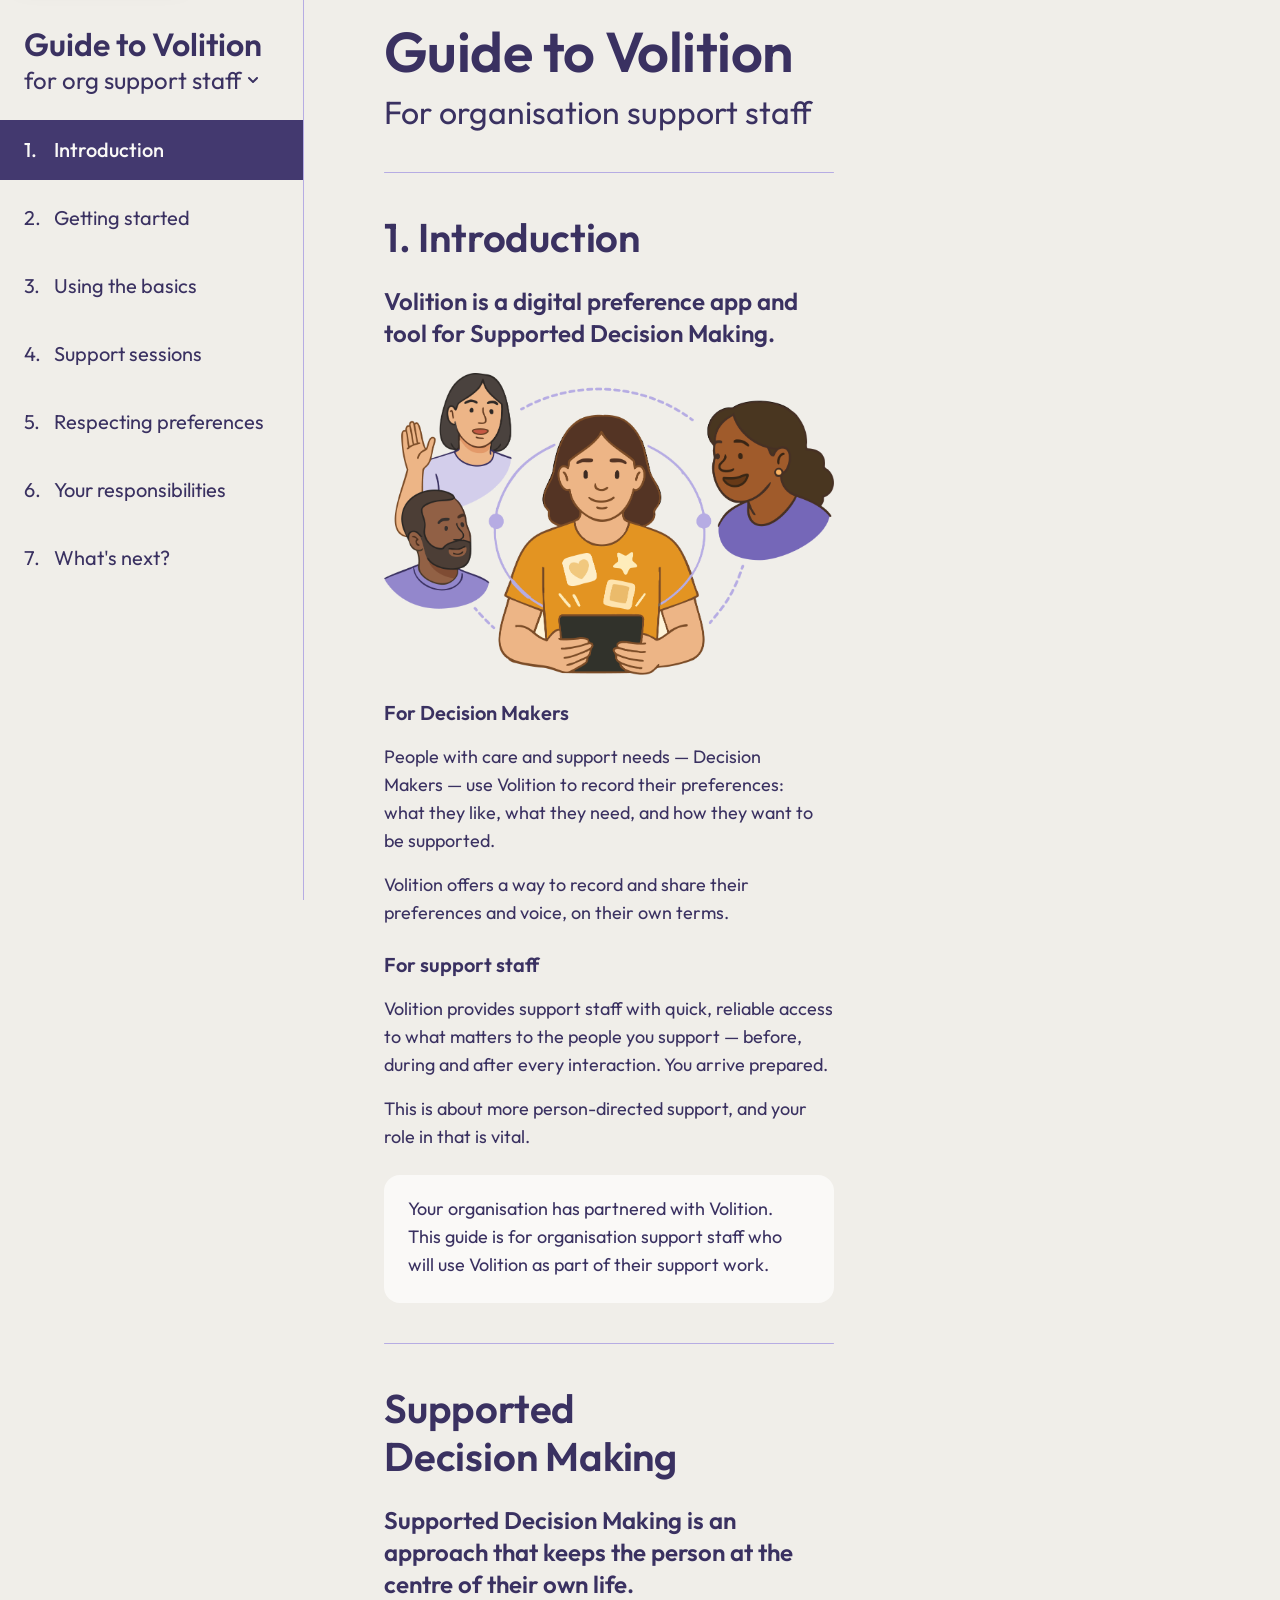
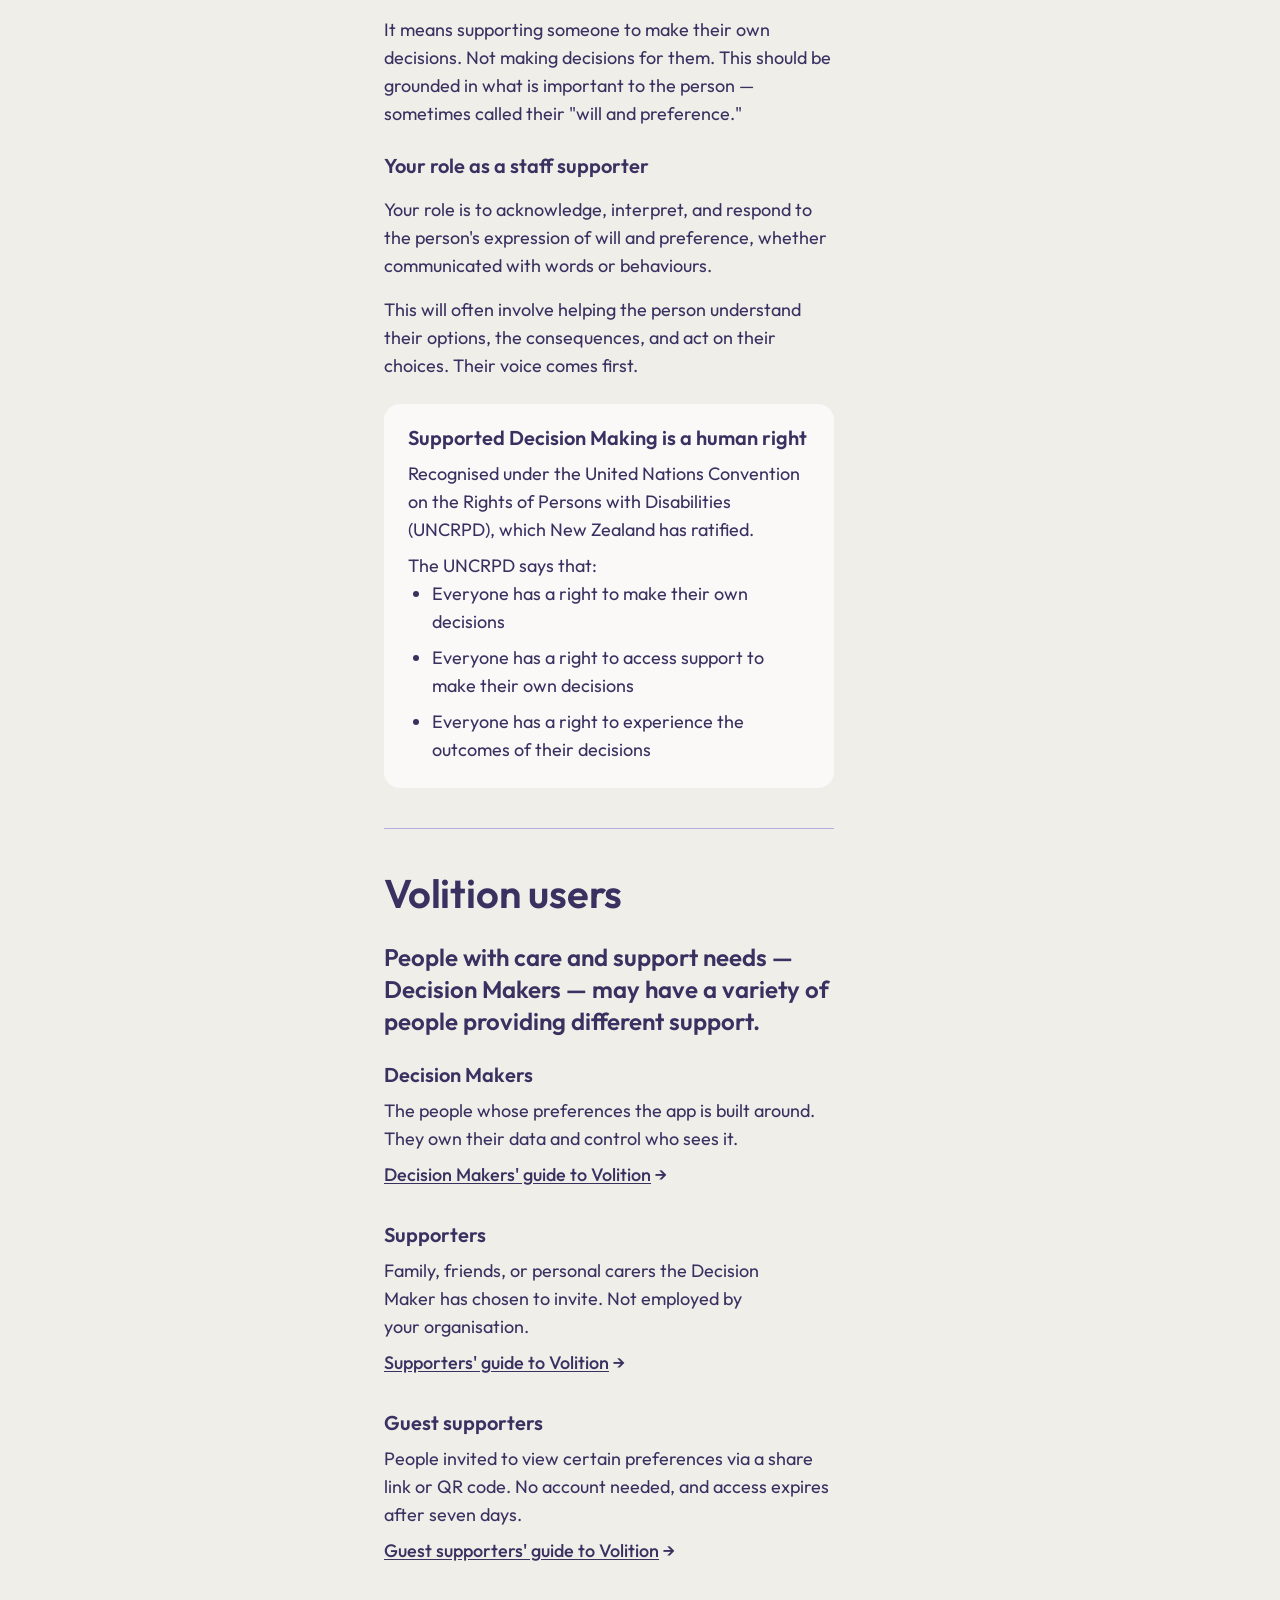
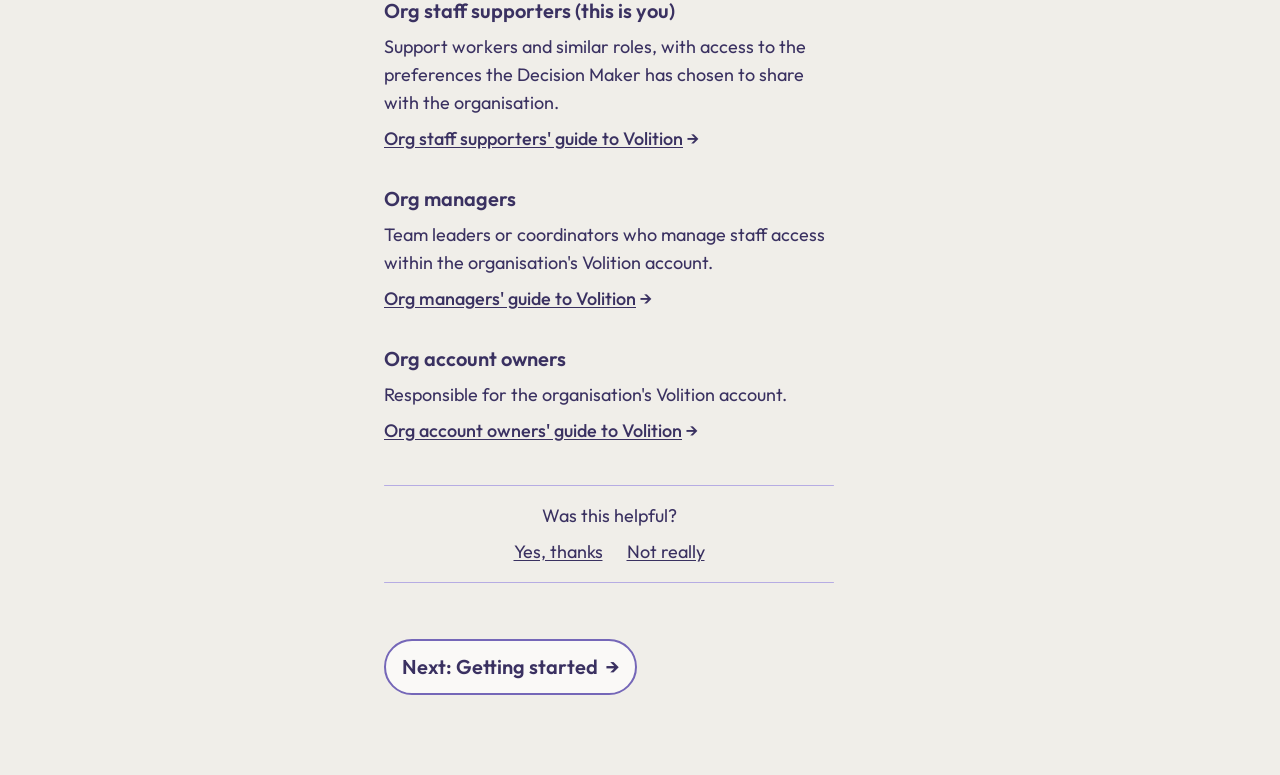
==== commit b2116d89: "Apply paragraph spacing tokens to flowing text" ====
--- a/ui_kits/org-staff-guide.html
+++ b/ui_kits/org-staff-guide.html
@@ -57,12 +57,19 @@
       margin: 0;
     }
 
+    /* Paragraph spacing — only applies between consecutive text elements,
+       not to first/last children in flex containers where gap handles spacing */
+    p + p { margin-top: var(--sp-base); }       /* 8px between paragraphs */
+    h3 + p { margin-top: var(--sp-base); }       /* 8px body copy after heading */
+
     li {
       font-size: var(--fs-base);
       line-height: var(--lh-base);
       color: var(--text-dark);
       margin: 0;
     }
+
+    li + li { margin-top: var(--sp-base); }      /* 8px between prose list items */
 
     ul, ol {
       margin: 0;
@@ -1480,7 +1487,7 @@
               </li>
             </ol>
 
-            <!-- screen-profile image after step 4 -->
+            <!-- profile screen after step 4 -->
             <div class="screen-shot">
               <img src="guide-assets/Profile.png" alt="Personal details screen on iPhone" width="479" height="995">
             </div>
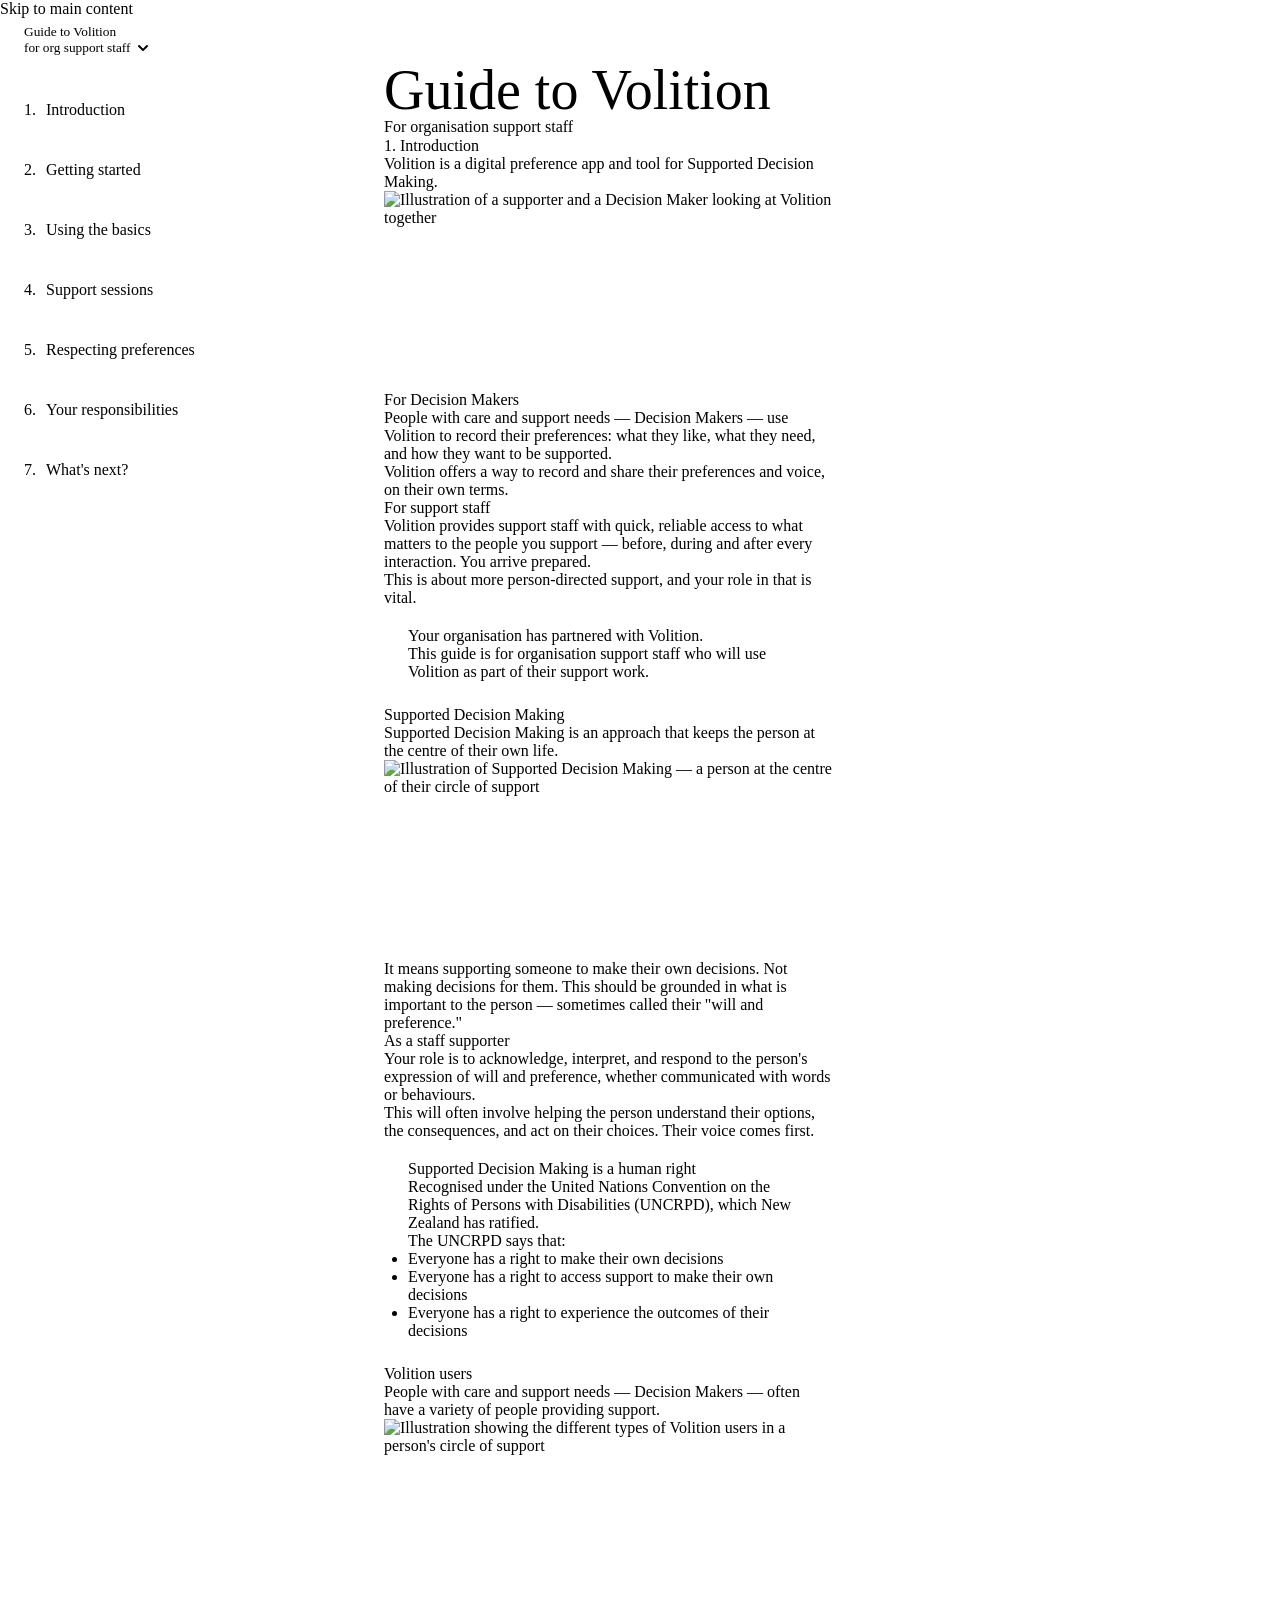
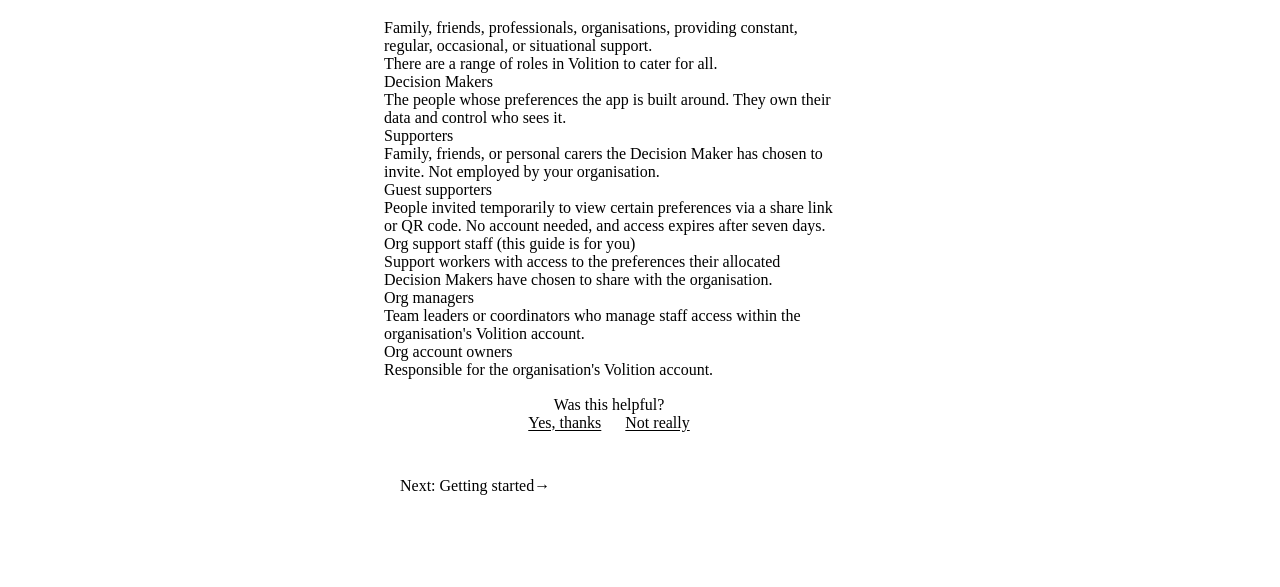
==== commit c89c7090: "Fix page 2 copy to match Figma" ====
--- a/ui_kits/org-staff-guide.html
+++ b/ui_kits/org-staff-guide.html
@@ -7,7 +7,7 @@
   <link rel="preconnect" href="https://fonts.googleapis.com">
   <link rel="preconnect" href="https://fonts.gstatic.com" crossorigin>
   <link rel="stylesheet" href="https://fonts.googleapis.com/css2?family=Outfit:wght@400;500;600&display=swap">
-  <link rel="stylesheet" href="../volition-design-system/colors_and_type.css">
+  <link rel="stylesheet" href="volition-design-system/colors_and_type.css">
   <style>
     /* ============================================================
        WCAG AA CONTRAST AUDIT — Supporter theme (data-theme="supporter")
@@ -186,7 +186,8 @@
       line-height: var(--lh-body-lg);
       font-weight: var(--font-weight-semibold);
       color: var(--text-dark);
-      margin-bottom: var(--space-2);
+      margin: 0 0 var(--space-2);
+      padding: 0;
     }
 
     .card p + p { margin-top: var(--space-2); }
@@ -198,7 +199,7 @@
       margin: 0;
       display: flex;
       flex-direction: column;
-      gap: var(--space-5);
+      gap: var(--space-7);
     }
 
     .step-list li {
@@ -237,6 +238,12 @@
       padding: 0;
     }
 
+    /* Extra breathing room between step body text and any following image/callout */
+    .step-list li .screen-pair,
+    .step-list li .screen-shot,
+    .step-list li .screen-trio,
+    .step-list li .info-callout-group { margin-top: var(--space-4); }
+
     .step-body {
       font-size: var(--fs-base);
       line-height: var(--lh-base);
@@ -248,7 +255,7 @@
     .role-list {
       display: flex;
       flex-direction: column;
-      gap: var(--space-6);
+      gap: var(--space-4);
     }
 
     .role-entry__label {
@@ -256,12 +263,12 @@
       line-height: var(--lh-body-lg);
       font-weight: var(--font-weight-semibold);
       color: var(--text-dark);
-      margin: 0 0 var(--space-2);
+      margin: 0 0 var(--space-1);
       padding: 0;
     }
 
     .role-entry p {
-      margin: 0 0 var(--space-2);
+      margin: 0;
     }
 
     .role-entry__link {
@@ -869,12 +876,28 @@
       padding: 0;
     }
 
-    /* Intro illustration — full width */
-    .intro-illustration {
-      display: block;
+    /* Illustration frame — full width, fixed height, lavender fill */
+    .illustration-frame {
       width: 100%;
-      height: auto;
-      margin: 0;
+      height: 200px;
+      background: var(--bg-200);
+      border-radius: var(--radius-lg);
+      overflow: hidden;
+      display: flex;
+      align-items: center;
+      justify-content: center;
+    }
+    .illustration-frame img {
+      width: 100%;
+      height: 100%;
+      object-fit: contain;
+    }
+    .illustration-frame--tall {
+      height: 240px;
+    }
+    .illustration-frame--tall img {
+      width: auto;
+      height: 200px;
     }
 
     /* App screenshots */
@@ -936,10 +959,76 @@
       box-shadow: var(--elev-3);
     }
 
+    /* Sub-section heading — "The basics", "Getting set up" etc. */
+    .sub-section-heading {
+      font-size: var(--fs-hero);
+      line-height: var(--lh-hero);
+      font-weight: var(--font-weight-semibold);
+      color: var(--text-dark);
+      margin: 0;
+      padding: 0;
+    }
+
+    /* Icon — mask-based, inherits currentColor, references external SVG */
+    .icon {
+      display: block;
+      width: 24px;
+      height: 24px;
+      background-color: currentColor;
+      -webkit-mask-size: contain;
+      -webkit-mask-repeat: no-repeat;
+      -webkit-mask-position: center;
+      mask-size: contain;
+      mask-repeat: no-repeat;
+      mask-position: center;
+      flex-shrink: 0;
+    }
+
+    /* Nav screen pair — two phones with icon pill + label above each */
+    .nav-screen-pair {
+      display: flex;
+      gap: 48px;
+      justify-content: center;
+      align-items: flex-start;
+      margin: 0;
+    }
+
+    .nav-screen-item {
+      display: flex;
+      flex-direction: column;
+      align-items: center;
+      gap: 16px;
+      flex: 1;
+      min-width: 0;
+    }
+
+    .nav-screen-item__nav {
+      display: flex;
+      flex-direction: column;
+      align-items: center;
+      gap: 6px;
+      color: var(--text-dark);
+    }
+
+    .nav-screen-item__label {
+      font-size: var(--fs-body-lg);
+      line-height: var(--lh-body-lg);
+      font-weight: var(--font-weight-semibold);
+      color: var(--text-dark);
+      margin: 0;
+      text-align: center;
+    }
+
+    .nav-screen-item img {
+      width: 100%;
+      height: auto;
+      filter: drop-shadow(0 4px 12px rgba(0, 35, 43, 0.08));
+    }
+
     /* Page heading (pages 2–7) */
     .page-heading {
-      font-size: var(--fs-hero);
-      line-height: var(--lh-hero);
+      font-size: 56px;
+      line-height: 56px;
       font-weight: var(--font-weight-semibold);
       color: var(--text-dark);
       margin: 0;
@@ -1232,6 +1321,9 @@
     <!-- Main content -->
     <main class="main-content" id="mainContent" tabindex="-1">
 
+      <!-- Screen reader page-transition announcer (visually hidden) -->
+      <div id="pageAnnouncer" aria-live="polite" aria-atomic="true" class="sr-only"></div>
+
       <!-- No results message -->
       <div class="no-results" id="noResults" aria-live="polite">
         No results found. Try a different search term.
@@ -1253,10 +1345,12 @@
 
           <!-- 1. Introduction -->
           <section class="guide-section" aria-labelledby="heading-intro">
-            <span class="guide-section__anchor" id="welcome-detail"></span>
+            <span class="guide-section__anchor" aria-hidden="true" id="welcome-detail"></span>
             <h2 id="heading-intro" class="page-section-heading">1. Introduction</h2>
             <p class="intro-lede">Volition is a digital preference app and tool for Supported Decision Making.</p>
-            <img src="guide-assets/volguidestaff_intro_illustration.png" alt="Volition brand illustration" class="intro-illustration" width="1307" height="876">
+            <div class="illustration-frame">
+              <img src="ui_kits/guide-assets/illust_supporter_and_decisionmaker.svg" alt="Illustration of a supporter and a Decision Maker looking at Volition together">
+            </div>
             <div class="content-block">
               <div class="sub-section">
                 <h3>For Decision Makers</h3>
@@ -1280,22 +1374,25 @@
 
           <!-- Supported Decision Making -->
           <section class="guide-section" aria-labelledby="heading-sdm">
-            <span class="guide-section__anchor" id="sdm"></span>
+            <span class="guide-section__anchor" aria-hidden="true" id="sdm"></span>
             <h2 id="heading-sdm" class="page-section-heading">Supported Decision Making</h2>
             <div class="content-block">
+              <p class="intro-lede">Supported Decision Making is an approach that keeps the person at the centre of their own life.</p>
+              <div class="illustration-frame">
+                <img src="ui_kits/guide-assets/illust_supported_decision_making.svg" alt="Illustration of Supported Decision Making — a person at the centre of their circle of support">
+              </div>
               <div class="sub-section">
-                <p class="intro-lede">Supported Decision Making is an approach that keeps the person at the centre of their own life.</p>
                 <p>It means supporting someone to make their own decisions. Not making decisions for them. This should be grounded in what is important to the person — sometimes called their "will and preference."</p>
               </div>
 
               <div class="sub-section">
-                <h3>Your role as a staff supporter</h3>
+                <h3>As a staff supporter</h3>
                 <p>Your role is to acknowledge, interpret, and respond to the person's expression of will and preference, whether communicated with words or behaviours.</p>
                 <p>This will often involve helping the person understand their options, the consequences, and act on their choices. Their voice comes first.</p>
               </div>
 
               <div class="card card--highlight">
-                <div class="card__title">Supported Decision Making is a human right</div>
+                <h3 class="card__title">Supported Decision Making is a human right</h3>
                 <p>Recognised under the United Nations Convention on the Rights of Persons with Disabilities (UNCRPD), which New Zealand has ratified.</p>
                 <p>The UNCRPD says that:</p>
                 <ul class="guide-list">
@@ -1311,39 +1408,37 @@
 
           <!-- Volition users -->
           <section class="guide-section" aria-labelledby="heading-whos-who">
-            <span class="guide-section__anchor" id="whos-who"></span>
+            <span class="guide-section__anchor" aria-hidden="true" id="whos-who"></span>
             <h2 id="heading-whos-who" class="page-section-heading">Volition users</h2>
-            <p class="intro-lede">People with care and support needs — Decision Makers — may have a variety of people providing different support.</p>
+            <p class="intro-lede">People with care and support needs — Decision Makers — often have a variety of people providing support.</p>
+            <div class="illustration-frame">
+              <img src="ui_kits/guide-assets/illust_volition_users.svg" alt="Illustration showing the different types of Volition users in a person's circle of support">
+            </div>
+            <p>Family, friends, professionals, organisations, providing constant, regular, occasional, or situational support.<br>There are a range of roles in Volition to cater for all.</p>
             <div class="role-list">
               <div class="role-entry">
                 <h3 class="role-entry__label">Decision Makers</h3>
                 <p>The people whose preferences the app is built around. They own their data and control who sees it.</p>
-                <a class="role-entry__link" href="#"><span class="role-entry__link__text">Decision Makers' guide to Volition</span> <span aria-hidden="true">→</span></a>
               </div>
               <div class="role-entry">
                 <h3 class="role-entry__label">Supporters</h3>
                 <p>Family, friends, or personal carers the Decision Maker has chosen to invite. Not employed by your organisation.</p>
-                <a class="role-entry__link" href="#"><span class="role-entry__link__text">Supporters' guide to Volition</span> <span aria-hidden="true">→</span></a>
               </div>
               <div class="role-entry">
                 <h3 class="role-entry__label">Guest supporters</h3>
-                <p>People invited to view certain preferences via a share link or QR code. No account needed, and access expires after seven days.</p>
-                <a class="role-entry__link" href="#"><span class="role-entry__link__text">Guest supporters' guide to Volition</span> <span aria-hidden="true">→</span></a>
+                <p>People invited temporarily to view certain preferences via a share link or QR code. No account needed, and access expires after seven days.</p>
               </div>
               <div class="role-entry">
-                <h3 class="role-entry__label">Org staff supporters (this is you)</h3>
-                <p>Support workers and similar roles, with access to the preferences the Decision Maker has chosen to share with the organisation.</p>
-                <a class="role-entry__link" href="#"><span class="role-entry__link__text">Org staff supporters' guide to Volition</span> <span aria-hidden="true">→</span></a>
+                <h3 class="role-entry__label">Org support staff (this guide is for you)</h3>
+                <p>Support workers with access to the preferences their allocated Decision Makers have chosen to share with the organisation.</p>
               </div>
               <div class="role-entry">
                 <h3 class="role-entry__label">Org managers</h3>
                 <p>Team leaders or coordinators who manage staff access within the organisation's Volition account.</p>
-                <a class="role-entry__link" href="#"><span class="role-entry__link__text">Org managers' guide to Volition</span> <span aria-hidden="true">→</span></a>
               </div>
               <div class="role-entry">
                 <h3 class="role-entry__label">Org account owners</h3>
                 <p>Responsible for the organisation's Volition account.</p>
-                <a class="role-entry__link" href="#"><span class="role-entry__link__text">Org account owners' guide to Volition</span> <span aria-hidden="true">→</span></a>
               </div>
             </div>
           </section>
@@ -1354,8 +1449,8 @@
             <div class="was-helpful">
               <span class="was-helpful__label">Was this helpful?</span>
               <div class="was-helpful__actions">
-                <button class="was-helpful__btn" type="button">Yes, thanks</button>
-                <button class="was-helpful__btn" type="button">Not really</button>
+                <button class="was-helpful__btn" type="button" aria-label="Yes, this page was helpful">Yes, thanks</button>
+                <button class="was-helpful__btn" type="button" aria-label="No, this page was not helpful">Not really</button>
               </div>
             </div>
             <hr class="page-footer__divider">
@@ -1371,141 +1466,141 @@
       <div class="guide-page" id="page-getting-started">
         <div class="page-body">
 
-        <h1 class="page-heading"><span class="page-heading__num">2.</span> Getting started</h1>
-
-        <div class="page-intro-callout">
-          <p class="page-intro-callout__quote">Your organisation's admin will email you an invitation to connect, from Volition.</p>
-          <p class="page-intro-callout__body">It is important to join using this invitation, so you are connected directly with your organisation.</p>
-        </div>
+        <h1 class="page-heading">Getting started</h1>
+
+        <!-- The basics -->
+        <section class="guide-section" aria-labelledby="heading-the-basics">
+          <span class="guide-section__anchor" aria-hidden="true" id="the-basics"></span>
+
+          <div class="content-block">
+            <h2 class="sub-section-heading" id="heading-the-basics">The basics</h2>
+            <p class="intro-lede">You have 2 main areas in your Volition.</p>
+            <p>Your '<strong>Circle</strong>' of Support links you to the people you are assigned to support, and '<strong>Menu</strong>' holds account options.</p>
+
+            <div class="nav-screen-pair">
+              <div class="nav-screen-item">
+                <div class="nav-screen-item__nav" aria-hidden="true">
+                  <span class="icon" style="-webkit-mask-image: url(volition-design-system/assets/icons/nav-circle-fill.svg); mask-image: url(volition-design-system/assets/icons/nav-circle-fill.svg);"></span>
+                  <span class="nav-screen-item__label">Circle</span>
+                </div>
+                <img src="ui_kits/guide-assets/circle_supporting3.png" alt="Circle of support home screen showing people you support" width="479" height="995">
+              </div>
+              <div class="nav-screen-item">
+                <div class="nav-screen-item__nav" aria-hidden="true">
+                  <span class="icon" style="-webkit-mask-image: url(volition-design-system/assets/icons/nav-menu-fill.svg); mask-image: url(volition-design-system/assets/icons/nav-menu-fill.svg);"></span>
+                  <span class="nav-screen-item__label">Menu</span>
+                </div>
+                <img src="ui_kits/guide-assets/menu.png" alt="Menu screen showing profile, check-in, and settings options" width="479" height="995">
+              </div>
+            </div>
+          </div>
+        </section>
 
         <!-- Getting started steps -->
         <section class="guide-section" aria-labelledby="heading-getting-started">
-          <span class="guide-section__anchor" id="getting-started"></span>
+          <span class="guide-section__anchor" aria-hidden="true" id="getting-started"></span>
 
           <div class="content-block">
+            <h2 class="sub-section-heading" id="heading-getting-started">Get set up</h2>
+
+            <div class="page-intro-callout">
+              <p class="page-intro-callout__quote">Your organisation's admin will email you an invitation to connect, from Volition.</p>
+              <p class="page-intro-callout__body">It is important to join using this invitation, so you are connected directly with your organisation.</p>
+            </div>
 
             <ol class="step-list">
               <li>
                 <div class="step-header">
                   <div class="step-num">1</div>
-                  <h3 class="step-title">Accept your invitation</h3>
+                  <p class="step-title">Accept your invitation</p>
                 </div>
                 <p class="step-body">Open the invitation email and click the 'Yes, I want to connect' link, to go to your Volition registration page.</p>
               </li>
               <li>
                 <div class="step-header">
                   <div class="step-num">2</div>
-                  <h3 class="step-title">Register your account</h3>
+                  <p class="step-title">Register your account</p>
                 </div>
-                <p class="step-body">Enter your name, work email and phone number, and if you agree to the terms of use, you can continue on.</p>
-              </li>
-            </ol>
-
-            <!-- screen pair after step 2: registration form + confirmation -->
-            <div class="screen-pair" style="gap: 48px;">
-              <img src="guide-assets/registration.png" alt="Join Volition registration screen on iPhone" width="479" height="995">
-              <img src="guide-assets/registration_confirmation.png" alt="Registration confirmation — you are now connected with your organisation" width="479" height="995">
-            </div>
-
-            <div class="info-callout-group">
-              <div class="info-callout">
-                <div class="info-callout__icon" aria-hidden="true">
-                  <svg width="24" height="24" viewBox="0 0 24 24" fill="none" xmlns="http://www.w3.org/2000/svg">
-                    <path d="M3.06247 4.59621V11.5757C3.06249 13.7818 3.73101 15.9361 4.97992 17.7547C6.22882 19.5731 7.99947 20.9706 10.0585 21.7626L11.0127 22.1293C11.6482 22.3737 12.3517 22.3737 12.9872 22.1293L13.9415 21.7626C16.0005 20.9706 17.7711 19.5731 19.02 17.7547C20.269 15.9361 20.9375 13.7818 20.9375 11.5757V4.59621C20.9392 4.33357 20.8651 4.07601 20.7239 3.85452C20.5827 3.63303 20.3806 3.45703 20.1418 3.34771C17.575 2.22735 14.8005 1.66165 12 1.68762C9.19942 1.66165 6.42495 2.22735 3.85814 3.34771C3.61933 3.45703 3.41718 3.63303 3.27603 3.85452C3.13488 4.07601 3.06072 4.33357 3.06247 4.59621Z" stroke="currentColor" stroke-width="2" stroke-linecap="round" stroke-linejoin="round"/>
-                    <path d="M12 15V11" stroke="currentColor" stroke-width="2" stroke-linecap="round" stroke-linejoin="round"/>
-                    <path d="M10.5 9.5C10.5 9.89782 10.658 10.2794 10.9393 10.5607C11.2206 10.842 11.6022 11 12 11C12.3978 11 12.7794 10.842 13.0607 10.5607C13.342 10.2794 13.5 9.89782 13.5 9.5C13.5 9.10218 13.342 8.72064 13.0607 8.43934C12.7794 8.15804 12.3978 8 12 8C11.6022 8 11.2206 8.15804 10.9393 8.43934C10.658 8.72064 10.5 9.10218 10.5 9.5Z" stroke="currentColor" stroke-width="2" stroke-linecap="round" stroke-linejoin="round"/>
-                  </svg>
+                <p class="step-body">Enter your name, work email and phone number, agree to the terms of service, and continue. Okay! You are in.</p>
+                <div class="screen-pair" style="gap: 48px;">
+                  <img src="ui_kits/guide-assets/registration.png" alt="Join Volition registration screen on iPhone" width="479" height="995">
+                  <img src="ui_kits/guide-assets/registration_confirmation.png" alt="Registration confirmation — you are now connected with your organisation" width="479" height="995">
                 </div>
-                <p>You do not need a password. Volition uses email login links and passkeys to stay secure.</p>
-              </div>
-              <div class="info-callout">
-                <div class="info-callout__icon" aria-hidden="true">
-                  <svg width="24" height="24" viewBox="0 0 24 24" fill="none" xmlns="http://www.w3.org/2000/svg">
-                    <path d="M15.4375 1.6875H8.5625C7.04372 1.6875 5.8125 2.91872 5.8125 4.4375V19.5625C5.8125 21.0813 7.04372 22.3125 8.5625 22.3125H15.4375C16.9563 22.3125 18.1875 21.0813 18.1875 19.5625V4.4375C18.1875 2.91872 16.9563 1.6875 15.4375 1.6875Z" stroke="currentColor" stroke-width="2" stroke-linecap="round" stroke-linejoin="round"/>
-                    <path d="M5.8125 17.2705H18.1875" stroke="currentColor" stroke-width="2" stroke-linecap="round" stroke-linejoin="round"/>
-                  </svg>
-                </div>
-                <div class="info-callout__content">
-                  <p>Use the Volition app, or go to <strong>volition.tools</strong> on any web browser, using your work email.</p>
-                  <div class="store-badges">
-                    <a href="https://apps.apple.com/nz/app/volition/id6753151778" target="_blank" rel="noopener">
-                      <img src="guide-assets/badge-app-store.png" alt="Download on the App Store" width="135" height="45">
-                    </a>
-                    <a href="https://play.google.com/store/search?q=volition&c=apps" target="_blank" rel="noopener">
-                      <img src="guide-assets/badge-google-play.png" alt="Get it on Google Play" width="135" height="45">
-                    </a>
+                <div class="info-callout-group">
+                  <div class="info-callout">
+                    <div class="info-callout__icon" aria-hidden="true">
+                      <span class="icon" style="-webkit-mask-image: url(volition-design-system/assets/icons/shield-with-keyhole.svg); mask-image: url(volition-design-system/assets/icons/shield-with-keyhole.svg);"></span>
+                    </div>
+                    <p>You do not need a password. Volition uses email login links and passkeys to stay secure.</p>
+                  </div>
+                  <div class="info-callout">
+                    <div class="info-callout__icon" aria-hidden="true">
+                      <span class="icon" style="-webkit-mask-image: url(volition-design-system/assets/icons/phone.svg); mask-image: url(volition-design-system/assets/icons/phone.svg);"></span>
+                    </div>
+                    <div class="info-callout__content">
+                      <p>Use the Volition app, or go to <strong>volition.tools</strong> on any web browser, using your work email.</p>
+                      <div class="store-badges">
+                        <a href="https://apps.apple.com/nz/app/volition/id6753151778" target="_blank" rel="noopener">
+                          <img src="ui_kits/guide-assets/badge-app-store.png" alt="Download on the App Store" width="135" height="45">
+                        </a>
+                        <a href="https://play.google.com/store/search?q=volition&c=apps" target="_blank" rel="noopener">
+                          <img src="ui_kits/guide-assets/badge-google-play.png" alt="Get it on Google Play" width="135" height="45">
+                        </a>
+                      </div>
+                    </div>
+                  </div>
+                  <div class="info-callout">
+                    <div class="info-callout__icon" aria-hidden="true">
+                      <span class="icon" style="-webkit-mask-image: url(volition-design-system/assets/icons/calendar-clock.svg); mask-image: url(volition-design-system/assets/icons/calendar-clock.svg);"></span>
+                    </div>
+                    <p>You will remain logged in on that device for a year, unless you log yourself out sooner.</p>
                   </div>
                 </div>
-              </div>
-              <div class="info-callout">
-                <div class="info-callout__icon" aria-hidden="true">
-                  <svg width="24" height="24" viewBox="0 0 25 25" fill="none" xmlns="http://www.w3.org/2000/svg">
-                    <path d="M12 17.0625C12 18.5212 12.5795 19.9201 13.6109 20.9516C14.6424 21.983 16.0413 22.5625 17.5 22.5625C18.9587 22.5625 20.3576 21.983 21.3891 20.9516C22.4205 19.9201 23 18.5212 23 17.0625C23 15.6038 22.4205 14.2049 21.3891 13.1734C20.3576 12.142 18.9587 11.5625 17.5 11.5625C16.0413 11.5625 14.6424 12.142 13.6109 13.1734C12.5795 14.2049 12 15.6038 12 17.0625Z" stroke="currentColor" stroke-width="2" stroke-linecap="round" stroke-linejoin="round"/>
-                    <path d="M19.931 17.0625H17.5V14.6324" stroke="currentColor" stroke-width="2" stroke-linecap="round" stroke-linejoin="round"/>
-                    <path d="M8.5 17.5H2.5C2.10218 17.5 1.72064 17.342 1.43934 17.0607C1.15804 16.7794 1 16.3978 1 16V4.01501C1 3.61719 1.15804 3.23566 1.43934 2.95435C1.72064 2.67305 2.10218 2.51501 2.5 2.51501H16C16.3978 2.51501 16.7794 2.67305 17.0607 2.95435C17.342 3.23566 17.5 3.61719 17.5 4.01501V8.25" stroke="currentColor" stroke-width="2" stroke-linecap="round" stroke-linejoin="round"/>
-                    <path d="M1 7H17.5" stroke="currentColor" stroke-width="2" stroke-linejoin="round"/>
-                    <path d="M5.493 4V1" stroke="currentColor" stroke-width="2" stroke-linecap="round" stroke-linejoin="round"/>
-                    <path d="M12.993 4V1" stroke="currentColor" stroke-width="2" stroke-linecap="round" stroke-linejoin="round"/>
-                  </svg>
-                </div>
-                <p>You will remain logged in on that device for a year, unless you log yourself out sooner.</p>
-              </div>
-            </div>
-            <ol class="step-list">
+              </li>
               <li>
                 <div class="step-header">
                   <div class="step-num">3</div>
-                  <h3 class="step-title">Review your circle of support</h3>
+                  <p class="step-title">Review your circle of support</p>
                 </div>
-                <p class="step-body">You are in! On the support circle page you will see the Decision Maker(s) you have been assigned to support. You can view their Volition library of preferences, their personal profile, and contact details. By default you have view access to all of their general preferences.</p>
+                <p class="step-body">You land on the support 'Circle' page, to see the Decision Maker(s) you have been assigned to support.</p>
+                <p class="step-body">By default you can explore all of their general Volition preferences, their personal profile, and contact details.</p>
+                <div class="screen-trio">
+                  <div class="screen-trio__item">
+                    <p class="screen-trio__label">No one assigned</p>
+                    <img src="ui_kits/guide-assets/circle_empty.png" alt="Circle of support with no one assigned yet" width="479" height="995">
+                  </div>
+                  <div class="screen-trio__item">
+                    <p class="screen-trio__label">One to support</p>
+                    <img src="ui_kits/guide-assets/circle_one_dm.png" alt="Support circle showing one Decision Maker, Jennifer Carington" width="479" height="995">
+                  </div>
+                  <div class="screen-trio__item">
+                    <p class="screen-trio__label">Many to support</p>
+                    <img src="ui_kits/guide-assets/circle_supporting3.png" alt="Circle of support showing multiple Decision Makers" width="479" height="995">
+                  </div>
+                </div>
               </li>
-            </ol>
-
-            <!-- Circle of support screens after step 3 -->
-            <div class="screen-trio">
-              <div class="screen-trio__item">
-                <p class="screen-trio__label">No one assigned</p>
-                <img src="guide-assets/circle_empty.png" alt="Circle of support with no one assigned yet" width="479" height="995">
-              </div>
-              <div class="screen-trio__item">
-                <p class="screen-trio__label">One to support</p>
-                <img src="guide-assets/circle_one_dm.png" alt="Support circle showing one Decision Maker, Jennifer Carington" width="479" height="995">
-              </div>
-              <div class="screen-trio__item">
-                <p class="screen-trio__label">Many to support</p>
-                <img src="guide-assets/circle_supporting3.png" alt="Circle of support showing multiple Decision Makers" width="479" height="995">
-              </div>
-            </div>
-
-            <ol class="step-list">
               <li>
                 <div class="step-header">
                   <div class="step-num">4</div>
-                  <h3 class="step-title">Complete your profile</h3>
+                  <p class="step-title">Complete your profile</p>
                 </div>
-                <p class="step-body">From the Menu, navigate to your Personal details page. As Decision Makers will see your profile when you are added to their Circle of Support, a clear photo and full name helps build trust. Select 'Edit' to add your details.</p>
+                <p class="step-body">Select 'Menu', on the bottom right of the page, and choose 'Personal details' from your account options.</p>
+                <p class="step-body">Decision Makers see your details when you are added to their Circle of Support. So a clear photo and full name can help build trust. Select 'Edit' to add your details.</p>
+                <div class="screen-shot">
+                  <img src="ui_kits/guide-assets/Profile.png" alt="Personal details screen on iPhone" width="479" height="995">
+                </div>
               </li>
-            </ol>
-
-            <!-- profile screen after step 4 -->
-            <div class="screen-shot">
-              <img src="guide-assets/Profile.png" alt="Personal details screen on iPhone" width="479" height="995">
-            </div>
-
-            <ol class="step-list">
               <li>
                 <div class="step-header">
                   <div class="step-num">5</div>
-                  <h3 class="step-title">Complete your check-in</h3>
+                  <p class="step-title">Complete your check-in</p>
                 </div>
-                <p class="step-body">From the Menu again, tap 'Supporter check-in' and answer three questions about your experience as a supporter. Complete this at the start of your time with Volition to establish a baseline.</p>
+                <p class="step-body">Back to the Menu, choose 'Supporter check-in' to answer 3 questions about your experience as a supporter. Complete this at the start of your time with Volition as something to build on and reflect on later.</p>
+                <div class="screen-shot">
+                  <img src="ui_kits/guide-assets/statement.png" alt="Supporter check-in statement screen on iPhone" width="479" height="995">
+                </div>
               </li>
             </ol>
-
-            <!-- statements screen after step 5 -->
-            <div class="screen-shot">
-              <img src="guide-assets/statement.png" alt="Supporter check-in statement screen on iPhone" width="479" height="995">
-            </div>
 
             <div class="highlight-box">
               <h3>Before visiting a person you support:</h3>
@@ -1541,7 +1636,7 @@
       <div class="guide-page" id="page-basics">
         <div class="page-body">
 
-        <h1 class="page-heading"><span class="page-heading__num">3.</span> Using the basics</h1>
+        <h1 class="page-heading">Using the basics</h1>
 
         <!-- Support view -->
         <section class="guide-section">
@@ -1565,12 +1660,12 @@
 
             <!-- Circle of support screens: list + illustrated view side by side -->
             <div class="screen-pair">
-              <img src="guide-assets/circle_supporting3.png" alt="Circle of support showing three Decision Makers" width="479" height="995">
-              <img src="guide-assets/circle_empty.png" alt="Circle of support illustrated view" width="479" height="995">
+              <img src="ui_kits/guide-assets/circle_supporting3.png" alt="Circle of support showing three Decision Makers" width="479" height="995">
+              <img src="ui_kits/guide-assets/circle_empty.png" alt="Circle of support illustrated view" width="479" height="995">
             </div>
             <!-- Person profile detail -->
             <div class="screen-shot">
-              <img src="guide-assets/dm_profile.png" alt="Jennifer Carington's profile and Volition access on iPhone" width="479" height="995">
+              <img src="ui_kits/guide-assets/dm_profile.png" alt="Jennifer Carington's profile and Volition access on iPhone" width="479" height="995">
             </div>
 
             <div class="section-heading-with-icon">
@@ -1585,14 +1680,14 @@
 
             <!-- screen-menu image in Menu section -->
             <div class="screen-shot">
-              <img src="guide-assets/menu.png" alt="Volition menu screen on iPhone" width="479" height="995">
+              <img src="ui_kits/guide-assets/menu.png" alt="Volition menu screen on iPhone" width="479" height="995">
             </div>
           </div>
         </section>
 
         <!-- The Vault -->
         <section class="guide-section" aria-labelledby="heading-vault">
-          <span class="guide-section__anchor" id="vault"></span>
+          <span class="guide-section__anchor" aria-hidden="true" id="vault"></span>
           <div class="section-header">
             <div class="section-number">8</div>
             <h2 id="heading-vault">The Vault</h2>
@@ -1607,7 +1702,7 @@
 
         <!-- The Volition App -->
         <section class="guide-section" aria-labelledby="heading-app">
-          <span class="guide-section__anchor" id="app"></span>
+          <span class="guide-section__anchor" aria-hidden="true" id="app"></span>
           <div class="section-header">
             <div class="section-number">9</div>
             <h2 id="heading-app">The Volition app</h2>
@@ -1645,11 +1740,11 @@
       <div class="guide-page" id="page-sessions">
         <div class="page-body">
 
-        <h1 class="page-heading"><span class="page-heading__num">4.</span> Support sessions</h1>
+        <h1 class="page-heading">Support sessions</h1>
 
         <!-- What is a support session? -->
         <section class="guide-section" aria-labelledby="heading-sessions-intro">
-          <span class="guide-section__anchor" id="sessions-intro"></span>
+          <span class="guide-section__anchor" aria-hidden="true" id="sessions-intro"></span>
           <div class="section-header">
             <div class="section-number">12</div>
             <h2 id="heading-sessions-intro">What is a support session?</h2>
@@ -1668,7 +1763,7 @@
 
         <!-- During a session -->
         <section class="guide-section" aria-labelledby="heading-sessions-during">
-          <span class="guide-section__anchor" id="sessions-during"></span>
+          <span class="guide-section__anchor" aria-hidden="true" id="sessions-during"></span>
           <div class="section-header">
             <div class="section-number">13</div>
             <h2 id="heading-sessions-during">During a session</h2>
@@ -1696,7 +1791,7 @@
 
         <!-- How to start a session -->
         <section class="guide-section" aria-labelledby="heading-sessions-how">
-          <span class="guide-section__anchor" id="sessions-how"></span>
+          <span class="guide-section__anchor" aria-hidden="true" id="sessions-how"></span>
           <div class="section-header">
             <div class="section-number">14</div>
             <h2 id="heading-sessions-how">How to start a session</h2>
@@ -1707,41 +1802,41 @@
               <li>
                 <div class="step-header">
                   <div class="step-num">1</div>
-                  <h3 class="step-title">Open the Vault and find the Decision Maker's profile</h3>
+                  <p class="step-title">Open the Vault and find the Decision Maker's profile</p>
                 </div>
               </li>
               <li>
                 <div class="step-header">
                   <div class="step-num">2</div>
-                  <h3 class="step-title">Tap "Explore their Volition"</h3>
+                  <p class="step-title">Tap "Explore their Volition"</p>
                 </div>
                 <p class="step-body">Tap "Options" if needed, then tap "Explore their Volition."</p>
               </li>
               <li>
                 <div class="step-header">
                   <div class="step-num">3</div>
-                  <h3 class="step-title">Confirm the session has started</h3>
+                  <p class="step-title">Confirm the session has started</p>
                 </div>
                 <p class="step-body">A purple screen confirms the support session has started.</p>
               </li>
               <li>
                 <div class="step-header">
                   <div class="step-num">4</div>
-                  <h3 class="step-title">Explore their preferences</h3>
+                  <p class="step-title">Explore their preferences</p>
                 </div>
                 <p class="step-body">Browse and view the preferences they have shared with you.</p>
               </li>
               <li>
                 <div class="step-header">
                   <div class="step-num">5</div>
-                  <h3 class="step-title">Close the session when you're done</h3>
+                  <p class="step-title">Close the session when you're done</p>
                 </div>
                 <p class="step-body">Tap × in the top right to end the session.</p>
               </li>
             </ol>
 
             <div class="card">
-              <div class="card__title">Viewing preferences</div>
+              <h3 class="card__title">Viewing preferences</h3>
               <p>Tap "Library" to see all preferences shared with you, organised into topics — "Communication", "About Me", "Health", and more. You can browse by topic or search. Some preferences include photos, recordings, or videos.</p>
             </div>
           </div>
@@ -1769,11 +1864,11 @@
       <div class="guide-page" id="page-preferences">
         <div class="page-body">
 
-        <h1 class="page-heading"><span class="page-heading__num">5.</span> Respecting preferences</h1>
+        <h1 class="page-heading">Respecting preferences</h1>
 
         <!-- Permissions: what you see -->
         <section class="guide-section" aria-labelledby="heading-permissions-view">
-          <span class="guide-section__anchor" id="permissions-view"></span>
+          <span class="guide-section__anchor" aria-hidden="true" id="permissions-view"></span>
           <div class="section-header">
             <div class="section-number">10</div>
             <h2 id="heading-permissions-view">Permissions — what you can see</h2>
@@ -1799,7 +1894,7 @@
 
         <!-- Permissions: what you do -->
         <section class="guide-section" aria-labelledby="heading-permissions-do">
-          <span class="guide-section__anchor" id="permissions-do"></span>
+          <span class="guide-section__anchor" aria-hidden="true" id="permissions-do"></span>
           <div class="section-header">
             <div class="section-number">11</div>
             <h2 id="heading-permissions-do">Permissions — what you can do</h2>
@@ -1823,7 +1918,7 @@
             </div>
 
             <div class="card card--highlight">
-              <div class="card__title">Requesting a permission change</div>
+              <h3 class="card__title">Requesting a permission change</h3>
               <p>If you believe you need a higher permission level, speak with your Manager. Do not ask the Decision Maker directly — this should go through your organisation's processes. The Decision Maker always has the final say.</p>
             </div>
           </div>
@@ -1831,7 +1926,7 @@
 
         <!-- Contributing -->
         <section class="guide-section" aria-labelledby="heading-contributing">
-          <span class="guide-section__anchor" id="contributing"></span>
+          <span class="guide-section__anchor" aria-hidden="true" id="contributing"></span>
           <div class="section-header">
             <div class="section-number">15</div>
             <h2 id="heading-contributing">Contributing notes and media</h2>
@@ -1839,9 +1934,9 @@
 
           <div class="content-block">
             <div class="card">
-              <div class="card__title">
+              <p class="card__title">
                 <span class="perm-badge perm-badge--elevated">Contributors<span class="sr-only"> (elevated permission required)</span></span>
-              </div>
+              </p>
               <p>As a Contributor you can add your own insights and observations.</p>
             </div>
 
@@ -1856,7 +1951,7 @@
 
         <!-- Editing -->
         <section class="guide-section" aria-labelledby="heading-editing">
-          <span class="guide-section__anchor" id="editing"></span>
+          <span class="guide-section__anchor" aria-hidden="true" id="editing"></span>
           <div class="section-header">
             <div class="section-number">16</div>
             <h2 id="heading-editing">Editing preferences</h2>
@@ -1864,9 +1959,9 @@
 
           <div class="content-block">
             <div class="card">
-              <div class="card__title">
+              <p class="card__title">
                 <span class="perm-badge perm-badge--elevated">Editors<span class="sr-only"> (elevated permission required)</span></span>
-              </div>
+              </p>
               <p>As an Editor you can also create, update, and modify preference records on behalf of a Decision Maker.</p>
             </div>
 
@@ -1888,7 +1983,7 @@
 
         <!-- Sharing -->
         <section class="guide-section" aria-labelledby="heading-sharing">
-          <span class="guide-section__anchor" id="sharing"></span>
+          <span class="guide-section__anchor" aria-hidden="true" id="sharing"></span>
           <div class="section-header">
             <div class="section-number">17</div>
             <h2 id="heading-sharing">Sharing information outside the Circle</h2>
@@ -1901,19 +1996,19 @@
               <li>
                 <div class="step-header">
                   <div class="step-num">1</div>
-                  <h3 class="step-title">Open the preference or group of preferences to share</h3>
+                  <p class="step-title">Open the preference or group of preferences to share</p>
                 </div>
               </li>
               <li>
                 <div class="step-header">
                   <div class="step-num">2</div>
-                  <h3 class="step-title">Tap "Share this preference"</h3>
+                  <p class="step-title">Tap "Share this preference"</p>
                 </div>
               </li>
               <li>
                 <div class="step-header">
                   <div class="step-num">3</div>
-                  <h3 class="step-title">Choose "Link" or "QR code"</h3>
+                  <p class="step-title">Choose "Link" or "QR code"</p>
                 </div>
                 <p class="step-body">The recipient can view the preference without a Volition account. Access expires after 7 days.</p>
               </li>
@@ -1943,11 +2038,11 @@
       <div class="guide-page" id="page-responsibilities">
         <div class="page-body">
 
-        <h1 class="page-heading"><span class="page-heading__num">6.</span> Your responsibilities</h1>
+        <h1 class="page-heading">Your responsibilities</h1>
 
         <!-- Privacy -->
         <section class="guide-section" aria-labelledby="heading-privacy">
-          <span class="guide-section__anchor" id="privacy"></span>
+          <span class="guide-section__anchor" aria-hidden="true" id="privacy"></span>
           <div class="section-header">
             <div class="section-number">18</div>
             <h2 id="heading-privacy">Privacy and your responsibilities</h2>
@@ -1971,7 +2066,7 @@
 
         <!-- Activity Log -->
         <section class="guide-section" aria-labelledby="heading-activity-log">
-          <span class="guide-section__anchor" id="activity-log"></span>
+          <span class="guide-section__anchor" aria-hidden="true" id="activity-log"></span>
           <div class="section-header">
             <div class="section-number">19</div>
             <h2 id="heading-activity-log">The Activity Log</h2>
@@ -2010,11 +2105,11 @@
       <div class="guide-page" id="page-next">
         <div class="page-body">
 
-        <h1 class="page-heading"><span class="page-heading__num">7.</span> What's next?</h1>
+        <h1 class="page-heading">What's next?</h1>
 
         <!-- Coming soon -->
         <section class="guide-section" aria-labelledby="heading-coming-soon">
-          <span class="guide-section__anchor" id="coming-soon"></span>
+          <span class="guide-section__anchor" aria-hidden="true" id="coming-soon"></span>
           <div class="section-header">
             <div class="section-number">20</div>
             <h2 id="heading-coming-soon">Features coming soon</h2>
@@ -2066,7 +2161,7 @@
 
         <!-- Support and feedback -->
         <section class="guide-section" aria-labelledby="heading-support-feedback">
-          <span class="guide-section__anchor" id="support-feedback"></span>
+          <span class="guide-section__anchor" aria-hidden="true" id="support-feedback"></span>
           <div class="section-header">
             <div class="section-number">21</div>
             <h2 id="heading-support-feedback">Support and feedback</h2>
@@ -2074,7 +2169,7 @@
 
           <div class="content-block">
             <div class="card card--highlight">
-              <div class="card__title">Give us your feedback</div>
+              <h3 class="card__title">Give us your feedback</h3>
               <p>Your experience using Volition in a real support context is invaluable. If something is not working, is confusing, or could be better — we want to know. Send feedback via email or log it through the menu in the Vault.</p>
             </div>
 
@@ -2101,7 +2196,7 @@
 
         <!-- FAQs -->
         <section class="guide-section" aria-labelledby="heading-faqs">
-          <span class="guide-section__anchor" id="faqs"></span>
+          <span class="guide-section__anchor" aria-hidden="true" id="faqs"></span>
           <div class="section-header">
             <div class="section-number">22</div>
             <h2 id="heading-faqs">Frequently asked questions</h2>
@@ -2205,6 +2300,12 @@
       document.title = pageLabel + ' — Volition guide for org support staff';
       // Update hash
       history.pushState(null, '', '#' + pageId);
+      // Announce page change to screen readers via aria-live region
+      const announcer = document.getElementById('pageAnnouncer');
+      if (announcer) {
+        announcer.textContent = '';                                    // reset so repeat nav re-fires
+        requestAnimationFrame(() => { announcer.textContent = pageLabel; });
+      }
       // Scroll to top of content and move focus for keyboard/screen reader users
       const mainContent = document.getElementById('mainContent');
       mainContent.scrollTo({ top: 0 });
